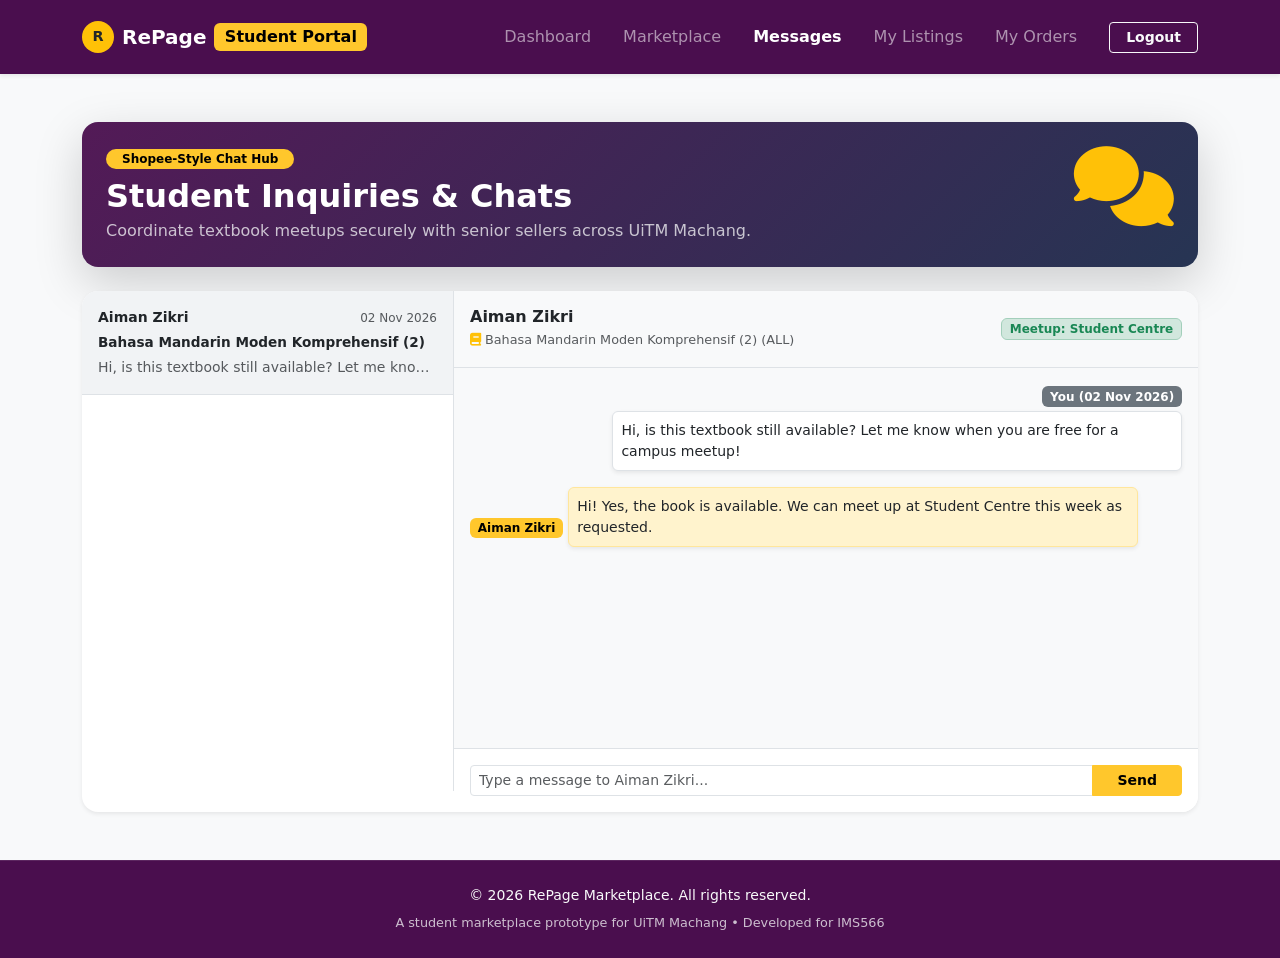
==== messages.html @ da297057 "Add files via upload" ====
<!DOCTYPE html>
<html lang="en">
<head>
    <meta charset="UTF-8">
    <meta name="viewport" content="width=device-width, initial-scale=1.0">
    <meta name="description" content="Messages & Inquiries - RePage Student Marketplace">
    <title>Messages | RePage Marketplace</title>
    <!-- Bootstrap 5 CSS CDN -->
    <link href="https://cdn.jsdelivr.net/npm/bootstrap@5.3.2/dist/css/bootstrap.min.css" rel="stylesheet">
    <!-- FontAwesome Icons -->
    <link rel="stylesheet" href="https://cdnjs.cloudflare.com/ajax/libs/font-awesome/6.4.0/css/all.min.css">
    <!-- Custom CSS -->
    <link rel="stylesheet" href="css/style.css">
    <style>
        .messages-hero {
            background: linear-gradient(135deg, rgba(74, 14, 78, 0.95), rgba(27, 42, 74, 0.95));
            border-radius: 1rem;
            color: white;
        }
        .chat-sidebar {
            border-right: 1px solid #dee2e6;
            max-height: 500px;
            overflow-y: auto;
        }
        .chat-list-item {
            cursor: pointer;
            transition: background-color 0.2s ease;
        }
        .chat-list-item:hover, .chat-list-item.active {
            background-color: #f1f3f5;
        }
        .chat-messages-body {
            height: 380px;
            overflow-y: auto;
            background-color: #f8f9fa;
        }
    </style>
</head>
<body class="bg-light d-flex flex-column min-vh-100">

    <!-- Navigation Bar (Clean Text-Only Style) -->
    <nav class="navbar navbar-expand-lg navbar-dark sticky-top shadow-sm" style="background-color: var(--uitm-purple, #4A0E4E);">
        <div class="container py-2">
            <a class="navbar-brand fw-bold d-flex align-items-center" href="dashboard.html">
                <span class="bg-warning text-dark rounded-circle d-inline-flex align-items-center justify-content-center me-2 fw-bold" style="width: 32px; height: 32px; font-size: 0.9rem;">R</span>
                RePage <span class="badge bg-warning text-dark fs-6 ms-2">Student Portal</span>
            </a>
            <button class="navbar-toggler" type="button" data-bs-toggle="collapse" data-bs-target="#navbarNav" aria-controls="navbarNav" aria-expanded="false" aria-label="Toggle navigation">
                <span class="navbar-toggler-icon"></span>
            </button>
            <div class="collapse navbar-collapse" id="navbarNav">
                <ul class="navbar-nav ms-auto align-items-lg-center gap-lg-3">
                    <li class="nav-item">
                        <a class="nav-link" href="dashboard.html">Dashboard</a>
                    </li>
                    <li class="nav-item">
                        <a class="nav-link" href="marketplace.html">Marketplace</a>
                    </li>
                    <li class="nav-item">
                        <a class="nav-link active fw-semibold" href="messages.html">Messages</a>
                    </li>
                    <li class="nav-item">
                        <a class="nav-link" href="my-listings.html">My Listings</a>
                    </li>
                    <li class="nav-item">
                        <a class="nav-link" href="orders.html">My Orders</a>
                    </li>
                    <li class="nav-item ms-lg-2 mt-2 mt-lg-0">
                        <a class="btn btn-outline-light btn-sm px-3 fw-semibold w-100" href="index.html" onclick="localStorage.removeItem('repageOrders'); localStorage.removeItem('repageMessages');">Logout</a>
                    </li>
                </ul>
            </div>
        </div>
    </nav>

    <!-- Main Content -->
    <main class="flex-grow-1 py-5">
        <div class="container">
            
            <!-- Header Banner -->
            <div class="row mb-4">
                <div class="col-12">
                    <div class="p-4 shadow-lg messages-hero position-relative overflow-hidden">
                        <div class="position-absolute top-0 end-0 p-4 opacity-10 d-none d-md-block">
                            <i class="fa-solid fa-comments display-1 text-warning"></i>
                        </div>
                        <span class="badge bg-warning text-dark mb-2 px-3 py-1 fw-semibold rounded-pill">Shopee-Style Chat Hub</span>
                        <h2 class="fw-bold mb-1 text-white">Student Inquiries & Chats</h2>
                        <p class="text-light opacity-75 mb-0">Coordinate textbook meetups securely with senior sellers across UiTM Machang.</p>
                    </div>
                </div>
            </div>

            <!-- Chat Box Card -->
            <div class="row">
                <div class="col-12">
                    <div class="card border-0 shadow-sm rounded-4 bg-white overflow-hidden">
                        <div class="row g-0">
                            
                            <!-- Left Sidebar: List of Conversations -->
                            <div class="col-md-4 chat-sidebar p-0" id="chatSidebarList">
                                <!-- Populated dynamically by JS -->
                            </div>

                            <!-- Right Main Area: Active Chat Window -->
                            <div class="col-md-8 d-flex flex-column" id="activeChatWindow">
                                <div class="p-4 text-center text-muted my-auto">
                                    <i class="fa-solid fa-comments fs-1 text-warning mb-2"></i>
                                    <p class="mb-0">Select a conversation from the left to view messages.</p>
                                </div>
                            </div>

                        </div>
                    </div>
                </div>
            </div>

        </div>
    </main>

    <!-- Footer -->
    <footer class="text-white py-4 border-top mt-auto site-footer text-center" style="background-color: var(--uitm-purple, #4A0E4E);">
        <div class="container">
            <p class="mb-1 text-light small">© 2026 RePage Marketplace. All rights reserved.</p>
            <span class="text-light opacity-75" style="font-size: 0.8rem;">A student marketplace prototype for UiTM Machang • Developed for IMS566</span>
        </div>
    </footer>

    <!-- Bootstrap 5 JS Bundle CDN -->
    <script src="https://cdn.jsdelivr.net/npm/bootstrap@5.3.2/dist/js/bootstrap.bundle.min.js"></script>

    <!-- Chat Logic Script -->
    <script>
        function getStoredConversations() {
            let messages = JSON.parse(localStorage.getItem('repageMessages')) || [];
            if (messages.length === 0) {
                messages = [
                    {
                        id: 'MSG-98421',
                        title: 'Bahasa Mandarin Moden Komprehensif (2)',
                        code: 'ALL',
                        seller: 'Aiman Zikri',
                        message: 'Hi, is this textbook still available? Let me know when you are free for a campus meetup!',
                        location: 'Student Centre',
                        status: 'Awaiting Seller Reply',
                        date: '02 Nov 2026',
                        replies: []
                    }
                ];
                localStorage.setItem('repageMessages', JSON.stringify(messages));
            }
            return messages;
        }

        function renderChatSidebar(selectedIndex = 0) {
            const conversations = getStoredConversations();
            const sidebar = document.getElementById('chatSidebarList');
            sidebar.innerHTML = '';

            if (conversations.length === 0) {
                sidebar.innerHTML = '<div class="p-4 text-center text-muted small">No inquiries found.</div>';
                return;
            }

            conversations.forEach((conv, index) => {
                const isActive = (index === selectedIndex) ? 'active' : '';
                const itemHTML = `
                    <div class="p-3 border-bottom chat-list-item ${isActive}" onclick="selectConversation(${index})">
                        <div class="d-flex justify-content-between align-items-center mb-1">
                            <strong class="text-dark small">${conv.seller}</strong>
                            <span class="text-muted" style="font-size: 0.75rem;">${conv.date}</span>
                        </div>
                        <p class="mb-1 text-dark fw-semibold text-truncate" style="font-size: 0.85rem;">${conv.title}</p>
                        <p class="mb-0 text-muted small text-truncate">${conv.message}</p>
                    </div>
                `;
                sidebar.innerHTML += itemHTML;
            });

            // Automatically open the first chat on load
            if (conversations.length > 0 && selectedIndex < conversations.length) {
                renderActiveChat(selectedIndex);
            }
        }

        function selectConversation(index) {
            // Update active state in sidebar
            document.querySelectorAll('.chat-list-item').forEach((el, idx) => {
                if (idx === index) {
                    el.classList.add('active');
                } else {
                    el.classList.remove('active');
                }
            });
            renderActiveChat(index);
        }

        function renderActiveChat(index) {
            const conversations = getStoredConversations();
            const conv = conversations[index];
            const chatWindow = document.getElementById('activeChatWindow');

            let repliesHTML = '';
            if (conv.replies && conv.replies.length > 0) {
                conv.replies.forEach(rep => {
                    if (rep.sender === 'You') {
                        repliesHTML += `
                            <div class="mb-3 text-end">
                                <span class="badge bg-secondary mb-1">You (${rep.time})</span>
                                <p class="small bg-white p-2 rounded border mb-0 text-dark d-inline-block text-start shadow-sm" style="max-width: 80%;">${rep.text}</p>
                            </div>
                        `;
                    } else {
                        repliesHTML += `
                            <div class="mb-3 text-start">
                                <span class="badge bg-warning text-dark mb-1">${conv.seller} (${rep.time})</span>
                                <p class="small bg-warning-subtle p-2 rounded border border-warning-subtle mb-0 text-dark d-inline-block shadow-sm" style="max-width: 80%;">${rep.text}</p>
                            </div>
                        `;
                    }
                });
            }

            chatWindow.innerHTML = `
                <!-- Chat Header -->
                <div class="p-3 border-bottom bg-light d-flex justify-content-between align-items-center">
                    <div>
                        <h6 class="fw-bold text-dark mb-0">${conv.seller}</h6>
                        <span class="text-muted" style="font-size: 0.8rem;"><i class="fa-solid fa-book me-1 text-warning"></i>${conv.title} (${conv.code})</span>
                    </div>
                    <span class="badge bg-success-subtle text-success border border-success-subtle">Meetup: ${conv.location}</span>
                </div>

                <!-- Chat Messages Body -->
                <div class="chat-messages-body p-3" id="chatMessagesBody">
                    <!-- Initial Buyer Message -->
                    <div class="mb-3 text-end">
                        <span class="badge bg-secondary mb-1">You (${conv.date})</span>
                        <p class="small bg-white p-2 rounded border mb-0 text-dark d-inline-block text-start shadow-sm" style="max-width: 80%;">${conv.message}</p>
                    </div>

                    <!-- Default Seller Response simulation if no replies yet -->
                    <div class="mb-3 text-start">
                        <span class="badge bg-warning text-dark mb-1">${conv.seller}</span>
                        <p class="small bg-warning-subtle p-2 rounded border border-warning-subtle mb-0 text-dark d-inline-block shadow-sm" style="max-width: 80%;">Hi! Yes, the book is available. We can meet up at ${conv.location} this week as requested.</p>
                    </div>

                    ${repliesHTML}
                </div>

                <!-- Chat Input Footer -->
                <div class="p-3 border-top bg-white">
                    <form onsubmit="sendChatMessage(event, ${index})" class="input-group">
                        <input type="text" id="chatReplyInput" class="form-control form-control-sm" placeholder="Type a message to ${conv.seller}..." required>
                        <button type="submit" class="btn btn-warning text-dark btn-sm fw-semibold px-4">Send</button>
                    </form>
                </div>
            `;

            // Scroll chat to bottom
            const body = document.getElementById('chatMessagesBody');
            body.scrollTop = body.scrollHeight;
        }

        function sendChatMessage(e, index) {
            e.preventDefault();
            const input = document.getElementById('chatReplyInput');
            const text = input.value.trim();
            if (!text) return;

            let conversations = getStoredConversations();
            if (!conversations[index].replies) {
                conversations[index].replies = [];
            }

            conversations[index].replies.push({
                sender: 'You',
                text: text,
                time: new Date().toLocaleTimeString([], { hour: '2-digit', minute: '2-digit' })
            });

            localStorage.setItem('repageMessages', JSON.stringify(conversations));
            input.value = '';
            renderActiveChat(index);
        }

        // Initialize on page load
        window.onload = function() {
            renderChatSidebar(0);
        };
    </script>
</body>
</html>
---- css/style.css ----
/* --- UiTM Theme Palette & Variables --- */
:root {
    --uitm-purple: #4A0E4E; /* Deep Royal Purple */
    --uitm-navy: #1B2A4A;   /* Deep Navy */
    --uitm-gold: #FFC72C;   /* Official UiTM Gold/Yellow */
}

/* Base Body Styling */
body {
    font-family: system-ui, -apple-system, "Segoe UI", Roboto, "Helvetica Neue", Arial, sans-serif;
    transition: background-color 0.3s ease, color 0.3s ease;
}

/* Navbar and Footer Override */
.navbar-dark.bg-dark, 
footer.bg-dark,
.site-footer {
    background-color: var(--uitm-purple) !important;
    border-color: rgba(255, 255, 255, 0.1) !important;
}

/* Custom UiTM Buttons and Badges */
.btn-warning, .badge.bg-warning {
    background-color: var(--uitm-gold) !important;
    border-color: var(--uitm-gold) !important;
    color: #000 !important;
}

.btn-outline-warning {
    color: var(--uitm-gold) !important;
    border-color: var(--uitm-gold) !important;
}

.btn-outline-warning:hover {
    background-color: var(--uitm-gold) !important;
    color: #000 !important;
}

/* Product Card Hover Effects */
.product-card {
    transition: transform 0.2s ease-in-out, box-shadow 0.2s ease-in-out;
}

.product-card:hover {
    transform: translateY(-5px);
    box-shadow: 0 .5rem 1rem rgba(74, 14, 78, 0.15) !important;
}

/* Custom Scrollbar */
::-webkit-scrollbar {
    width: 8px;
}
::-webkit-scrollbar-track {
    background: #f1f1f1;
}
::-webkit-scrollbar-thumb {
    background: var(--uitm-purple);
    border-radius: 4px;
}


/* ==========================================
   DARK MODE OVERRIDES (High Contrast & Clear)
   ========================================== */
body.dark-mode {
    background-color: #121212 !important;
    color: #f8f9fa !important;
}

body.dark-mode .card,
body.dark-mode .card-body {
    background-color: #1e1e1e !important;
    color: #f8f9fa !important;
    border-color: #2d2d2d !important;
}

body.dark-mode h1, 
body.dark-mode h2, 
body.dark-mode h3, 
body.dark-mode h4, 
body.dark-mode h5, 
body.dark-mode h6,
body.dark-mode p,
body.dark-mode span:not(.badge),
body.dark-mode .text-dark {
    color: #f8f9fa !important;
}

body.dark-mode .text-muted {
    color: #b0bec5 !important; /* Brighter muted text for readability */
}

body.dark-mode .bg-white,
body.dark-mode .bg-light {
    background-color: #161616 !important;
    color: #f8f9fa !important;
}

body.dark-mode .border-bottom, 
body.dark-mode .border-top,
body.dark-mode .border {
    border-color: #2d2d2d !important;
}

/* --- Horizontal 3D Scroll Marketplace Preview --- */
.horizontal-scroll-container {
    display: flex;
    overflow-x: auto;
    scroll-snap-type: x mandatory;
    gap: 1.5rem;
    padding-bottom: 1rem;
    scrollbar-width: thin;
    scrollbar-color: var(--uitm-gold) transparent;
}

.horizontal-scroll-container::-webkit-scrollbar {
    height: 8px;
}

.horizontal-scroll-container::-webkit-scrollbar-track {
    background: rgba(0, 0, 0, 0.05);
    border-radius: 4px;
}

.horizontal-scroll-container::-webkit-scrollbar-thumb {
    background: var(--uitm-purple);
    border-radius: 4px;
}

.scroll-item {
    min-width: 300px;
    max-width: 300px;
    scroll-snap-align: start;
    flex-shrink: 0;
    transition: transform 0.3s ease, box-shadow 0.3s ease;
}

.scroll-item:hover {
    transform: translateY(-8px) scale(1.02);
    box-shadow: 0 1rem 2rem rgba(0, 0, 0, 0.12) !important;
}

body.dark-mode .horizontal-scroll-container::-webkit-scrollbar-thumb {
    background: var(--uitm-gold);
}

/* --- Mobile Navbar Collapsed Menu Styling --- */
@media (max-width: 991.98px) {
    .navbar-collapse {
        background-color: var(--uitm-purple, #4A0E4E);
        padding: 1.25rem;
        border-radius: 0.5rem;
        margin-top: 0.75rem;
        box-shadow: 0 0.5rem 1rem rgba(0, 0, 0, 0.2);
    }
    
    .navbar-nav .nav-link {
        padding: 0.5rem 0;
        border-bottom: 1px solid rgba(255, 255, 255, 0.1);
    }

    .navbar-nav .nav-item:last-child .nav-link {
        border-bottom: none;
    }
}
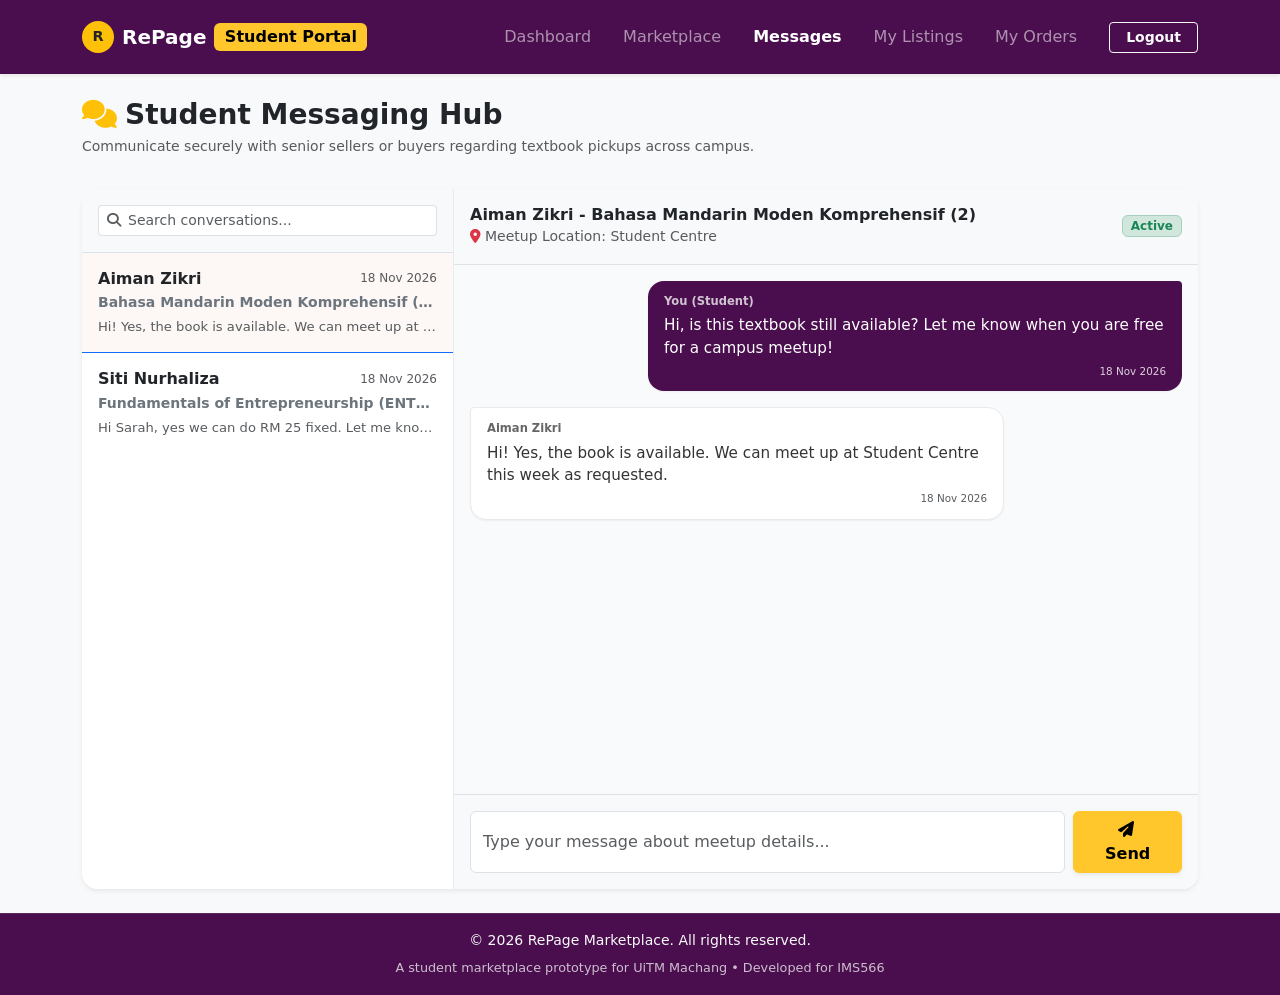
==== commit 8b924198: "Update messages.html" ====
--- a/messages.html
+++ b/messages.html
@@ -1,9 +1,10 @@
+<!-- ... existing code ... -->
 <!DOCTYPE html>
 <html lang="en">
 <head>
     <meta charset="UTF-8">
     <meta name="viewport" content="width=device-width, initial-scale=1.0">
-    <meta name="description" content="Messages & Inquiries - RePage Student Marketplace">
+    <meta name="description" content="Messages - Coordinate textbook meetups on RePage.">
     <title>Messages | RePage Marketplace</title>
     <!-- Bootstrap 5 CSS CDN -->
     <link href="https://cdn.jsdelivr.net/npm/bootstrap@5.3.2/dist/css/bootstrap.min.css" rel="stylesheet">
@@ -12,33 +13,69 @@
     <!-- Custom CSS -->
     <link rel="stylesheet" href="css/style.css">
     <style>
-        .messages-hero {
-            background: linear-gradient(135deg, rgba(74, 14, 78, 0.95), rgba(27, 42, 74, 0.95));
-            border-radius: 1rem;
-            color: white;
-        }
         .chat-sidebar {
-            border-right: 1px solid #dee2e6;
-            max-height: 500px;
+            background-color: #fff;
+            border-right: 1px solid rgba(0,0,0,0.08);
+            height: calc(100vh - 200px);
+            min-height: 450px;
             overflow-y: auto;
         }
-        .chat-list-item {
+        .chat-item {
             cursor: pointer;
-            transition: background-color 0.2s ease;
-        }
-        .chat-list-item:hover, .chat-list-item.active {
-            background-color: #f1f3f5;
-        }
-        .chat-messages-body {
+            transition: all 0.2s ease;
+            border-left: 4px solid transparent;
+        }
+        .chat-item:hover {
+            background-color: #f8f9fa;
+        }
+        .chat-item.active {
+            background-color: #fdf8f6;
+            border-left-color: var(--uitm-purple, #4A0E4E);
+        }
+        .chat-messages-container {
             height: 380px;
             overflow-y: auto;
-            background-color: #f8f9fa;
+            background-color: #f9fafb;
+        }
+        .message-bubble {
+            max-width: 75%;
+            border-radius: 1rem;
+            padding: 0.75rem 1rem;
+            font-size: 0.95rem;
+            box-shadow: 0 1px 2px rgba(0,0,0,0.05);
+        }
+        .message-incoming {
+            background-color: #fff;
+            color: #333;
+            border: 1px solid #eaeaea;
+            border-top-left-radius: 0.25rem;
+        }
+        .message-outgoing {
+            background-color: var(--uitm-purple, #4A0E4E);
+            color: #fff;
+            border-top-right-radius: 0.25rem;
+        }
+        /* Mobile responsive toggling view classes */
+        @media (max-width: 767.98px) {
+            .mobile-hidden {
+                display: none !important;
+            }
+            .mobile-show {
+                display: block !important;
+            }
+            .chat-sidebar {
+                height: auto;
+                min-height: auto;
+            }
+            .chat-messages-container {
+                height: 300px;
+            }
         }
     </style>
 </head>
 <body class="bg-light d-flex flex-column min-vh-100">
 
-    <!-- Navigation Bar (Clean Text-Only Style) -->
+    <!-- Navigation Bar -->
     <nav class="navbar navbar-expand-lg navbar-dark sticky-top shadow-sm" style="background-color: var(--uitm-purple, #4A0E4E);">
         <div class="container py-2">
             <a class="navbar-brand fw-bold d-flex align-items-center" href="dashboard.html">
@@ -50,21 +87,11 @@
             </button>
             <div class="collapse navbar-collapse" id="navbarNav">
                 <ul class="navbar-nav ms-auto align-items-lg-center gap-lg-3">
-                    <li class="nav-item">
-                        <a class="nav-link" href="dashboard.html">Dashboard</a>
-                    </li>
-                    <li class="nav-item">
-                        <a class="nav-link" href="marketplace.html">Marketplace</a>
-                    </li>
-                    <li class="nav-item">
-                        <a class="nav-link active fw-semibold" href="messages.html">Messages</a>
-                    </li>
-                    <li class="nav-item">
-                        <a class="nav-link" href="my-listings.html">My Listings</a>
-                    </li>
-                    <li class="nav-item">
-                        <a class="nav-link" href="orders.html">My Orders</a>
-                    </li>
+                    <li class="nav-item"><a class="nav-link" href="dashboard.html">Dashboard</a></li>
+                    <li class="nav-item"><a class="nav-link" href="marketplace.html">Marketplace</a></li>
+                    <li class="nav-item"><a class="nav-link active fw-semibold" href="messages.html">Messages</a></li>
+                    <li class="nav-item"><a class="nav-link" href="my-listings.html">My Listings</a></li>
+                    <li class="nav-item"><a class="nav-link" href="orders.html">My Orders</a></li>
                     <li class="nav-item ms-lg-2 mt-2 mt-lg-0">
                         <a class="btn btn-outline-light btn-sm px-3 fw-semibold w-100" href="index.html" onclick="localStorage.removeItem('repageOrders'); localStorage.removeItem('repageMessages');">Logout</a>
                     </li>
@@ -74,39 +101,67 @@
     </nav>
 
     <!-- Main Content -->
-    <main class="flex-grow-1 py-5">
+    <main class="flex-grow-1 py-4">
         <div class="container">
-            
-            <!-- Header Banner -->
-            <div class="row mb-4">
+            <div class="row mb-3">
                 <div class="col-12">
-                    <div class="p-4 shadow-lg messages-hero position-relative overflow-hidden">
-                        <div class="position-absolute top-0 end-0 p-4 opacity-10 d-none d-md-block">
-                            <i class="fa-solid fa-comments display-1 text-warning"></i>
-                        </div>
-                        <span class="badge bg-warning text-dark mb-2 px-3 py-1 fw-semibold rounded-pill">Shopee-Style Chat Hub</span>
-                        <h2 class="fw-bold mb-1 text-white">Student Inquiries & Chats</h2>
-                        <p class="text-light opacity-75 mb-0">Coordinate textbook meetups securely with senior sellers across UiTM Machang.</p>
-                    </div>
+                    <h3 class="fw-bold text-dark mb-1"><i class="fa-solid fa-comments me-2 text-warning"></i>Student Messaging Hub</h3>
+                    <p class="text-muted small">Communicate securely with senior sellers or buyers regarding textbook pickups across campus.</p>
                 </div>
             </div>
 
-            <!-- Chat Box Card -->
+            <!-- Chat Application Card Wrapper -->
             <div class="row">
                 <div class="col-12">
-                    <div class="card border-0 shadow-sm rounded-4 bg-white overflow-hidden">
+                    <div class="card border-0 shadow-sm rounded-4 overflow-hidden bg-white">
                         <div class="row g-0">
                             
-                            <!-- Left Sidebar: List of Conversations -->
-                            <div class="col-md-4 chat-sidebar p-0" id="chatSidebarList">
-                                <!-- Populated dynamically by JS -->
+                            <!-- Left Column: Chat Threads List -->
+                            <div class="col-md-4 chat-sidebar p-0" id="chatListCol">
+                                <div class="p-3 border-bottom bg-light">
+                                    <div class="input-group input-group-sm">
+                                        <span class="input-group-text bg-white border-end-0"><i class="fa-solid fa-search text-muted"></i></span>
+                                        <input type="text" class="form-control border-start-0 ps-0" placeholder="Search conversations...">
+                                    </div>
+                                </div>
+                                <div class="list-group list-group-flush" id="chatThreadsList">
+                                    <!-- Populated via JavaScript -->
+                                </div>
                             </div>
 
-                            <!-- Right Main Area: Active Chat Window -->
-                            <div class="col-md-8 d-flex flex-column" id="activeChatWindow">
-                                <div class="p-4 text-center text-muted my-auto">
-                                    <i class="fa-solid fa-comments fs-1 text-warning mb-2"></i>
-                                    <p class="mb-0">Select a conversation from the left to view messages.</p>
+                            <!-- Right Column: Active Chat Window -->
+                            <div class="col-md-8 d-flex flex-column bg-white" id="chatWindowCol">
+                                <!-- Chat Header -->
+                                <div class="p-3 border-bottom d-flex align-items-center justify-content-between bg-light">
+                                    <div class="d-flex align-items-center">
+                                        <!-- Back button for mobile view -->
+                                        <button class="btn btn-sm btn-outline-secondary me-2 d-md-none" id="backToListBtn" onclick="showChatListMobile()">
+                                            <i class="fa-solid fa-arrow-left"></i>
+                                        </button>
+                                        <div>
+                                            <h6 class="fw-bold mb-0 text-dark" id="activeChatTitle">Select a conversation</h6>
+                                            <small class="text-muted" id="activeChatSub">Click any chat thread on the left to start messaging</small>
+                                        </div>
+                                    </div>
+                                    <span class="badge bg-success-subtle text-success border border-success-subtle px-2 py-1 small" id="activeChatBadge">Active</span>
+                                </div>
+
+                                <!-- Messages Scrollable Area -->
+                                <div class="p-3 chat-messages-container flex-grow-1" id="chatMessagesArea">
+                                    <div class="text-center text-muted py-5">
+                                        <i class="fa-regular fa-comment-dots display-4 mb-2 opacity-50"></i>
+                                        <p class="small">No conversation selected.</p>
+                                    </div>
+                                </div>
+
+                                <!-- Message Input Box -->
+                                <div class="p-3 border-top bg-light">
+                                    <form id="messageForm" class="d-flex gap-2" onsubmit="sendChatMessage(event)">
+                                        <input type="text" id="messageInput" class="form-control" placeholder="Type your message about meetup details..." autocomplete="off" required>
+                                        <button type="submit" class="btn btn-warning text-dark fw-semibold px-4 shadow-sm">
+                                            <i class="fa-solid fa-paper-plane me-1"></i> Send
+                                        </button>
+                                    </form>
                                 </div>
                             </div>
 
@@ -114,180 +169,179 @@
                     </div>
                 </div>
             </div>
-
         </div>
     </main>
 
     <!-- Footer -->
-    <footer class="text-white py-4 border-top mt-auto site-footer text-center" style="background-color: var(--uitm-purple, #4A0E4E);">
+    <footer class="text-white py-3 border-top mt-auto site-footer text-center" style="background-color: var(--uitm-purple, #4A0E4E);">
         <div class="container">
-            <p class="mb-1 text-light small">© 2026 RePage Marketplace. All rights reserved.</p>
-            <span class="text-light opacity-75" style="font-size: 0.8rem;">A student marketplace prototype for UiTM Machang • Developed for IMS566</span>
+            <p class="mb-1 text-light small">&copy; 2026 RePage Marketplace. All rights reserved.</p>
+            <span class="text-light opacity-75" style="font-size: 0.8rem;">A student marketplace prototype for UiTM Machang &bull; Developed for IMS566</span>
         </div>
     </footer>
 
     <!-- Bootstrap 5 JS Bundle CDN -->
     <script src="https://cdn.jsdelivr.net/npm/bootstrap@5.3.2/dist/js/bootstrap.bundle.min.js"></script>
 
-    <!-- Chat Logic Script -->
+    <!-- Messaging State & Responsive JS -->
     <script>
-        function getStoredConversations() {
-            let messages = JSON.parse(localStorage.getItem('repageMessages')) || [];
-            if (messages.length === 0) {
-                messages = [
-                    {
-                        id: 'MSG-98421',
-                        title: 'Bahasa Mandarin Moden Komprehensif (2)',
-                        code: 'ALL',
-                        seller: 'Aiman Zikri',
-                        message: 'Hi, is this textbook still available? Let me know when you are free for a campus meetup!',
-                        location: 'Student Centre',
-                        status: 'Awaiting Seller Reply',
-                        date: '02 Nov 2026',
-                        replies: []
-                    }
-                ];
-                localStorage.setItem('repageMessages', JSON.stringify(messages));
-            }
-            return messages;
-        }
-
-        function renderChatSidebar(selectedIndex = 0) {
-            const conversations = getStoredConversations();
-            const sidebar = document.getElementById('chatSidebarList');
-            sidebar.innerHTML = '';
-
-            if (conversations.length === 0) {
-                sidebar.innerHTML = '<div class="p-4 text-center text-muted small">No inquiries found.</div>';
-                return;
-            }
-
-            conversations.forEach((conv, index) => {
-                const isActive = (index === selectedIndex) ? 'active' : '';
-                const itemHTML = `
-                    <div class="p-3 border-bottom chat-list-item ${isActive}" onclick="selectConversation(${index})">
-                        <div class="d-flex justify-content-between align-items-center mb-1">
-                            <strong class="text-dark small">${conv.seller}</strong>
-                            <span class="text-muted" style="font-size: 0.75rem;">${conv.date}</span>
-                        </div>
-                        <p class="mb-1 text-dark fw-semibold text-truncate" style="font-size: 0.85rem;">${conv.title}</p>
-                        <p class="mb-0 text-muted small text-truncate">${conv.message}</p>
+        let currentChatId = null;
+
+        // Default initial chats if none in localStorage
+        const defaultChats = [
+            {
+                id: 1,
+                seller: 'Aiman Zikri',
+                book: 'Bahasa Mandarin Moden Komprehensif (2)',
+                code: 'TMC451',
+                meetup: 'Student Centre',
+                date: '18 Nov 2026',
+                messages: [
+                    { sender: 'buyer', text: 'Hi, is this textbook still available? Let me know when you are free for a campus meetup!', time: '18 Nov 2026' },
+                    { sender: 'seller', text: 'Hi! Yes, the book is available. We can meet up at Student Centre this week as requested.', time: '18 Nov 2026' }
+                ]
+            },
+            {
+                id: 2,
+                seller: 'Siti Nurhaliza',
+                book: 'Fundamentals of Entrepreneurship',
+                code: 'ENT300',
+                meetup: 'FIM Faculty Lobby',
+                date: '18 Nov 2026',
+                messages: [
+                    { sender: 'buyer', text: 'Hello, is the price for ENT300 negotiable?', time: '18 Nov 2026' },
+                    { sender: 'seller', text: 'Hi Sarah, yes we can do RM 25 fixed. Let me know if you want to COD today.', time: '18 Nov 2026' }
+                ]
+            }
+        ];
+
+        function getChats() {
+            let chats = JSON.parse(localStorage.getItem('repageMessages'));
+            if (!chats) {
+                chats = defaultChats;
+                localStorage.setItem('repageMessages', JSON.stringify(chats));
+            }
+            return chats;
+        }
+
+        function renderChatList() {
+            const chats = getChats();
+            const listEl = document.getElementById('chatThreadsList');
+            listEl.innerHTML = '';
+
+            chats.forEach((chat, index) => {
+                const lastMsg = chat.messages[chat.messages.length - 1];
+                const isActive = currentChatId === chat.id ? 'active' : '';
+                
+                const item = document.createElement('div');
+                item.className = `list-group-item list-group-item-action p-3 chat-item ${isActive}`;
+                item.onclick = () => selectChat(chat.id);
+                item.innerHTML = `
+                    <div class="d-flex w-100 justify-content-between align-items-center mb-1">
+                        <h6 class="mb-0 fw-bold text-dark">${chat.seller}</h6>
+                        <small class="text-muted" style="font-size: 0.75rem;">${lastMsg ? lastMsg.time : ''}</small>
+                    </div>
+                    <p class="mb-1 text-secondary small fw-semibold text-truncate">${chat.book} (${chat.code})</p>
+                    <small class="text-muted text-truncate d-block" style="font-size: 0.82rem;">${lastMsg ? lastMsg.text : 'No messages yet'}</small>
+                `;
+                listEl.appendChild(item);
+            });
+        }
+
+        function selectChat(id) {
+            currentChatId = id;
+            renderChatList();
+            renderActiveChatWindow();
+
+            // On mobile screen size, hide list and show conversation view
+            if (window.innerWidth < 768) {
+                document.getElementById('chatListCol').classList.add('mobile-hidden');
+                document.getElementById('chatWindowCol').classList.remove('mobile-hidden');
+            }
+        }
+
+        function showChatListMobile() {
+            document.getElementById('chatListCol').classList.remove('mobile-hidden');
+            document.getElementById('chatWindowCol').classList.add('mobile-hidden');
+        }
+
+        function renderActiveChatWindow() {
+            const chats = getChats();
+            const chat = chats.find(c => c.id === currentChatId);
+            const messagesArea = document.getElementById('chatMessagesArea');
+
+            if (!chat) return;
+
+            document.getElementById('activeChatTitle').innerText = `${chat.seller} - ${chat.book}`;
+            document.getElementById('activeChatSub').innerHTML = `<i class="fa-solid fa-location-dot text-danger me-1"></i>Meetup Location: ${chat.meetup}`;
+
+            messagesArea.innerHTML = '';
+            chat.messages.forEach(msg => {
+                const isOutgoing = msg.sender === 'buyer';
+                const wrapper = document.createElement('div');
+                wrapper.className = `d-flex mb-3 ${isOutgoing ? 'justify-content-end' : 'justify-content-start'}`;
+                
+                wrapper.innerHTML = `
+                    <div class="message-bubble ${isOutgoing ? 'message-outgoing' : 'message-incoming'}">
+                        <div class="small fw-bold mb-1 opacity-75" style="font-size: 0.72rem;">${isOutgoing ? 'You (Student)' : chat.seller}</div>
+                        <div>${msg.text}</div>
+                        <div class="text-end text-muted mt-1" style="font-size: 0.65rem; color: ${isOutgoing ? 'rgba(255,255,255,0.8) !important' : '#888'}">${msg.time}</div>
                     </div>
                 `;
-                sidebar.innerHTML += itemHTML;
+                messagesArea.appendChild(wrapper);
             });
 
-            // Automatically open the first chat on load
-            if (conversations.length > 0 && selectedIndex < conversations.length) {
-                renderActiveChat(selectedIndex);
-            }
-        }
-
-        function selectConversation(index) {
-            // Update active state in sidebar
-            document.querySelectorAll('.chat-list-item').forEach((el, idx) => {
-                if (idx === index) {
-                    el.classList.add('active');
-                } else {
-                    el.classList.remove('active');
-                }
-            });
-            renderActiveChat(index);
-        }
-
-        function renderActiveChat(index) {
-            const conversations = getStoredConversations();
-            const conv = conversations[index];
-            const chatWindow = document.getElementById('activeChatWindow');
-
-            let repliesHTML = '';
-            if (conv.replies && conv.replies.length > 0) {
-                conv.replies.forEach(rep => {
-                    if (rep.sender === 'You') {
-                        repliesHTML += `
-                            <div class="mb-3 text-end">
-                                <span class="badge bg-secondary mb-1">You (${rep.time})</span>
-                                <p class="small bg-white p-2 rounded border mb-0 text-dark d-inline-block text-start shadow-sm" style="max-width: 80%;">${rep.text}</p>
-                            </div>
-                        `;
-                    } else {
-                        repliesHTML += `
-                            <div class="mb-3 text-start">
-                                <span class="badge bg-warning text-dark mb-1">${conv.seller} (${rep.time})</span>
-                                <p class="small bg-warning-subtle p-2 rounded border border-warning-subtle mb-0 text-dark d-inline-block shadow-sm" style="max-width: 80%;">${rep.text}</p>
-                            </div>
-                        `;
-                    }
-                });
-            }
-
-            chatWindow.innerHTML = `
-                <!-- Chat Header -->
-                <div class="p-3 border-bottom bg-light d-flex justify-content-between align-items-center">
-                    <div>
-                        <h6 class="fw-bold text-dark mb-0">${conv.seller}</h6>
-                        <span class="text-muted" style="font-size: 0.8rem;"><i class="fa-solid fa-book me-1 text-warning"></i>${conv.title} (${conv.code})</span>
-                    </div>
-                    <span class="badge bg-success-subtle text-success border border-success-subtle">Meetup: ${conv.location}</span>
-                </div>
-
-                <!-- Chat Messages Body -->
-                <div class="chat-messages-body p-3" id="chatMessagesBody">
-                    <!-- Initial Buyer Message -->
-                    <div class="mb-3 text-end">
-                        <span class="badge bg-secondary mb-1">You (${conv.date})</span>
-                        <p class="small bg-white p-2 rounded border mb-0 text-dark d-inline-block text-start shadow-sm" style="max-width: 80%;">${conv.message}</p>
-                    </div>
-
-                    <!-- Default Seller Response simulation if no replies yet -->
-                    <div class="mb-3 text-start">
-                        <span class="badge bg-warning text-dark mb-1">${conv.seller}</span>
-                        <p class="small bg-warning-subtle p-2 rounded border border-warning-subtle mb-0 text-dark d-inline-block shadow-sm" style="max-width: 80%;">Hi! Yes, the book is available. We can meet up at ${conv.location} this week as requested.</p>
-                    </div>
-
-                    ${repliesHTML}
-                </div>
-
-                <!-- Chat Input Footer -->
-                <div class="p-3 border-top bg-white">
-                    <form onsubmit="sendChatMessage(event, ${index})" class="input-group">
-                        <input type="text" id="chatReplyInput" class="form-control form-control-sm" placeholder="Type a message to ${conv.seller}..." required>
-                        <button type="submit" class="btn btn-warning text-dark btn-sm fw-semibold px-4">Send</button>
-                    </form>
-                </div>
-            `;
-
-            // Scroll chat to bottom
-            const body = document.getElementById('chatMessagesBody');
-            body.scrollTop = body.scrollHeight;
-        }
-
-        function sendChatMessage(e, index) {
+            // Scroll to bottom of chat
+            messagesArea.scrollTop = messagesArea.scrollHeight;
+        }
+
+        function sendChatMessage(e) {
             e.preventDefault();
-            const input = document.getElementById('chatReplyInput');
+            if (!currentChatId) return;
+
+            const input = document.getElementById('messageInput');
             const text = input.value.trim();
             if (!text) return;
 
-            let conversations = getStoredConversations();
-            if (!conversations[index].replies) {
-                conversations[index].replies = [];
-            }
-
-            conversations[index].replies.push({
-                sender: 'You',
-                text: text,
-                time: new Date().toLocaleTimeString([], { hour: '2-digit', minute: '2-digit' })
-            });
-
-            localStorage.setItem('repageMessages', JSON.stringify(conversations));
-            input.value = '';
-            renderActiveChat(index);
-        }
-
-        // Initialize on page load
+            let chats = getChats();
+            const chatIndex = chats.findIndex(c => c.id === currentChatId);
+
+            if (chatIndex !== -1) {
+                const now = new Date();
+                const timeStr = now.toLocaleDateString('en-GB', { day: 'numeric', month: 'short', year: 'numeric' });
+                
+                chats[chatIndex].messages.push({
+                    sender: 'buyer',
+                    text: text,
+                    time: timeStr
+                });
+
+                localStorage.setItem('repageMessages', JSON.stringify(chats));
+                input.value = '';
+                renderChatList();
+                renderActiveChatWindow();
+            }
+        }
+
+        // Initialize on load
         window.onload = function() {
-            renderChatSidebar(0);
+            const chats = getChats();
+            if (chats.length > 0) {
+                selectChat(chats[0].id);
+            }
+            // Responsive mobile view check
+            if (window.innerWidth < 768) {
+                document.getElementById('chatWindowCol').classList.add('mobile-hidden');
+            }
+        };
+
+        // Handle resize layout adjustments
+        window.onresize = function() {
+            if (window.innerWidth >= 768) {
+                document.getElementById('chatListCol').classList.remove('mobile-hidden');
+                document.getElementById('chatWindowCol').classList.remove('mobile-hidden');
+            }
         };
     </script>
 </body>
-</html>+</html>
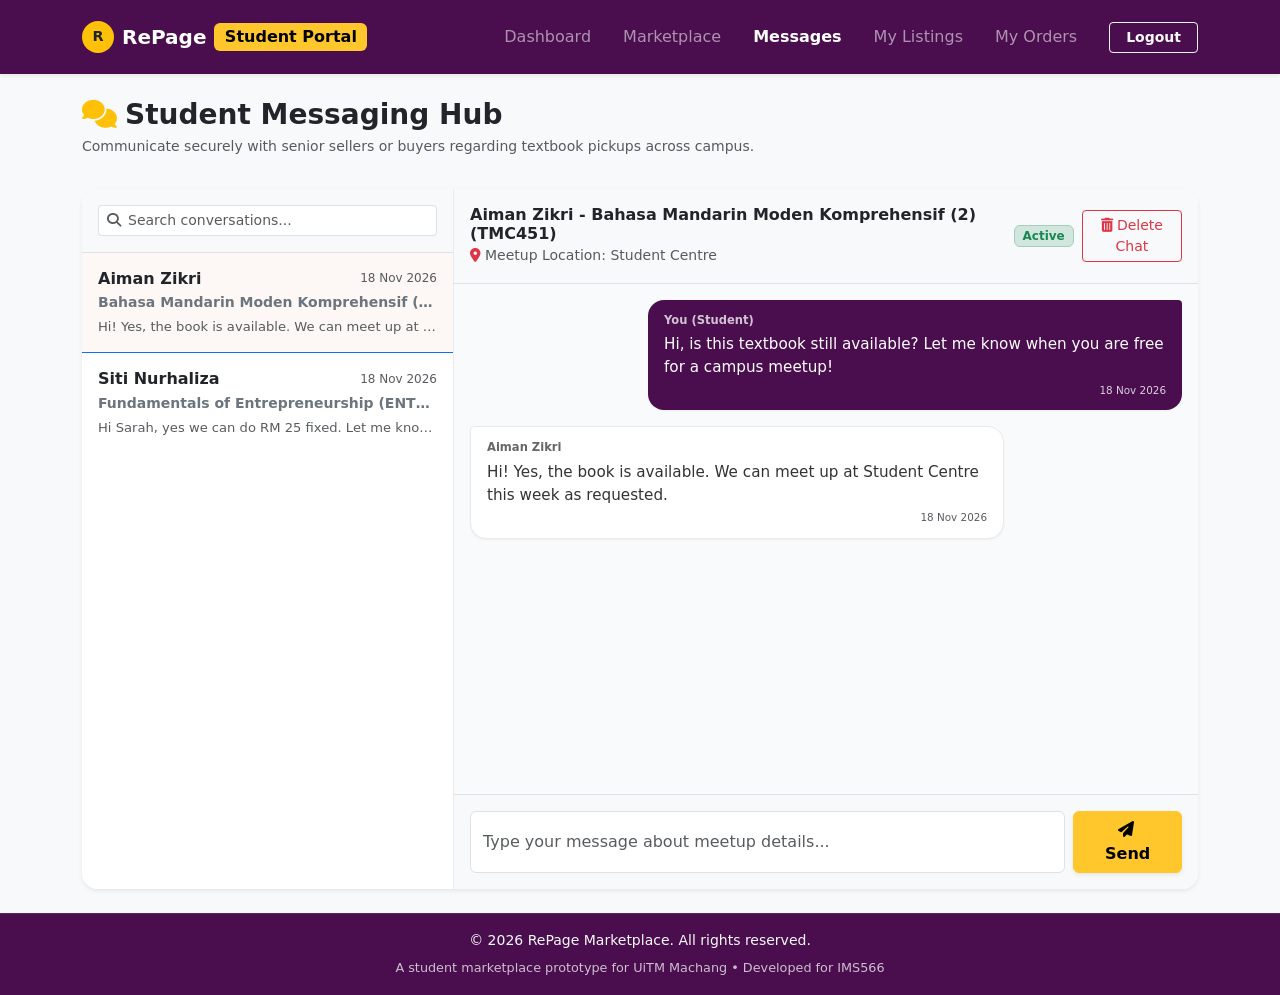
==== commit f8767c1a: "Update messages.html" ====
--- a/messages.html
+++ b/messages.html
@@ -1,4 +1,4 @@
-<!-- ... existing code ... -->
+
 <!DOCTYPE html>
 <html lang="en">
 <head>
@@ -135,7 +135,7 @@
                                 <div class="p-3 border-bottom d-flex align-items-center justify-content-between bg-light">
                                     <div class="d-flex align-items-center">
                                         <!-- Back button for mobile view -->
-                                        <button class="btn btn-sm btn-outline-secondary me-2 d-md-none" id="backToListBtn" onclick="showChatListMobile()">
+                                        <button type="button" class="btn btn-sm btn-outline-secondary me-2 d-md-none" id="backToListBtn" onclick="showChatListMobile()">
                                             <i class="fa-solid fa-arrow-left"></i>
                                         </button>
                                         <div>
@@ -143,7 +143,21 @@
                                             <small class="text-muted" id="activeChatSub">Click any chat thread on the left to start messaging</small>
                                         </div>
                                     </div>
-                                    <span class="badge bg-success-subtle text-success border border-success-subtle px-2 py-1 small" id="activeChatBadge">Active</span>
+                                    <div class="d-flex align-items-center gap-2">
+                                        <span class="badge bg-success-subtle text-success border border-success-subtle px-2 py-1 small" id="activeChatBadge">Active</span>
+                                        <button type="button" class="btn btn-sm btn-outline-danger d-none" id="deleteChatBtn" onclick="requestDeleteCurrentChat()" title="Delete Conversation">
+                                            <i class="fa-solid fa-trash-can me-1"></i><span class="d-none d-sm-inline">Delete Chat</span>
+                                        </button>
+                                    </div>
+                                </div>
+
+                                <!-- Inline Delete Confirmation Banner (avoids browser confirm dialogs) -->
+                                <div class="alert alert-warning d-none m-3 mb-0 py-2 px-3 d-flex align-items-center justify-content-between small" id="deleteConfirmBanner" role="alert">
+                                    <span id="deleteConfirmText">Delete this conversation?</span>
+                                    <div class="d-flex gap-2 ms-2">
+                                        <button type="button" class="btn btn-sm btn-danger py-0 px-2" onclick="confirmDeleteCurrentChat()">Delete</button>
+                                        <button type="button" class="btn btn-sm btn-secondary py-0 px-2" onclick="cancelDeleteCurrentChat()">Cancel</button>
+                                    </div>
                                 </div>
 
                                 <!-- Messages Scrollable Area -->
@@ -185,12 +199,16 @@
 
     <!-- Messaging State & Responsive JS -->
     <script>
+        const CHAT_STORAGE_KEY = 'repageMessages';
+        const CHAT_INITIALIZED_KEY = 'repageMessagesInitialized';
         let currentChatId = null;
-
-        // Default initial chats if none in localStorage
+        let chatsCache = [];
+        let pendingDeleteChatId = null;
+
+        // Default initial chats used only when the chat store has never been initialized
         const defaultChats = [
             {
-                id: 1,
+                id: 'chat-demo-1',
                 seller: 'Aiman Zikri',
                 book: 'Bahasa Mandarin Moden Komprehensif (2)',
                 code: 'TMC451',
@@ -202,7 +220,7 @@
                 ]
             },
             {
-                id: 2,
+                id: 'chat-demo-2',
                 seller: 'Siti Nurhaliza',
                 book: 'Fundamentals of Entrepreneurship',
                 code: 'ENT300',
@@ -215,13 +233,226 @@
             }
         ];
 
+        function formatDisplayDate() {
+            const now = new Date();
+            return now.toLocaleDateString('en-GB', { day: 'numeric', month: 'short', year: 'numeric' });
+        }
+
+        function normalizeChatThread(raw, fallbackIndex = 0) {
+            if (!raw || typeof raw !== 'object') return null;
+
+            const seller = raw.seller || raw.sellerName || raw.name || raw.partner || 'Campus Seller';
+            const book = raw.book || raw.bookTitle || raw.title || raw.item || 'Academic Textbook';
+            const code = raw.code || raw.courseCode || raw.subjectCode || '';
+            const meetup = raw.meetup || raw.location || raw.meetupLocation || 'Student Centre';
+            const dateStr = raw.date || raw.time || formatDisplayDate();
+
+            let msgs = [];
+            if (Array.isArray(raw.messages) && raw.messages.length > 0) {
+                msgs = raw.messages.map(m => ({
+                    sender: m.sender === 'seller' ? 'seller' : 'buyer',
+                    text: m.text || m.message || m.body || '',
+                    time: m.time || m.date || dateStr
+                })).filter(m => m.text.trim() !== '');
+            } else if (typeof raw.message === 'string' && raw.message.trim() !== '') {
+                msgs = [{ sender: 'buyer', text: raw.message.trim(), time: dateStr }];
+            }
+
+            if (msgs.length === 0) {
+                msgs = [{
+                    sender: 'buyer',
+                    text: `Hi ${seller}, I just reserved "${book}"${code ? ` (${code})` : ''}. Are you free to meet at ${meetup}?`,
+                    time: dateStr
+                }];
+            }
+
+            return {
+                id: String(raw.id || raw.chatId || raw.orderId || `chat-${Date.now()}-${fallbackIndex}`),
+                seller: seller,
+                book: book,
+                code: code,
+                meetup: meetup,
+                date: dateStr,
+                messages: msgs
+            };
+        }
+
+        function saveChatsToStorage(chats) {
+            const safeChats = Array.isArray(chats) ? chats : [];
+            chatsCache = safeChats;
+            try {
+                localStorage.setItem(CHAT_STORAGE_KEY, JSON.stringify(safeChats));
+                localStorage.setItem(CHAT_INITIALIZED_KEY, 'true');
+            } catch (err) {
+                console.warn('Unable to save chats to localStorage:', err);
+            }
+            return safeChats;
+        }
+
+        function loadBaseChatsFromStorage() {
+            let parsed = null;
+            try {
+                const raw = localStorage.getItem(CHAT_STORAGE_KEY);
+                if (raw !== null) {
+                    parsed = JSON.parse(raw);
+                }
+            } catch (err) {
+                console.warn('Unable to parse stored chats:', err);
+            }
+
+            if (Array.isArray(parsed)) {
+                return parsed.map((item, idx) => normalizeChatThread(item, idx)).filter(Boolean);
+            }
+
+            // First-time visit: seed demo chats once and mark store as initialized
+            const hasInitialized = localStorage.getItem(CHAT_INITIALIZED_KEY) === 'true';
+            if (!hasInitialized) {
+                const seeded = defaultChats.map(c => ({ ...c, messages: c.messages.map(m => ({ ...m })) }));
+                return saveChatsToStorage(seeded);
+            }
+
+            return saveChatsToStorage([]);
+        }
+
+        function syncIncomingReservationsAndChats(existingChats) {
+            let chats = Array.isArray(existingChats) ? [...existingChats] : [];
+            let focusId = null;
+            let changed = false;
+
+            const addOrMergeThread = (candidate, shouldFocus = false) => {
+                const normalized = normalizeChatThread(candidate, chats.length);
+                if (!normalized) return;
+
+                const existingIdx = chats.findIndex(c =>
+                    String(c.id) === String(normalized.id) ||
+                    (c.seller.toLowerCase() === normalized.seller.toLowerCase() &&
+                     c.book.toLowerCase() === normalized.book.toLowerCase() &&
+                     c.meetup.toLowerCase() === normalized.meetup.toLowerCase())
+                );
+
+                if (existingIdx !== -1) {
+                    if (shouldFocus) focusId = chats[existingIdx].id;
+                } else {
+                    chats.unshift(normalized);
+                    changed = true;
+                    if (shouldFocus) focusId = normalized.id;
+                }
+            };
+
+            // 1. Consume one-time pending chat payloads created when reserving in marketplace.html
+            const pendingKeys = ['repage_pending_chat', 'repagePendingChat', 'repageNewReservationChat'];
+            for (const pKey of pendingKeys) {
+                try {
+                    const rawPending = localStorage.getItem(pKey);
+                    if (rawPending) {
+                        const parsedPending = JSON.parse(rawPending);
+                        addOrMergeThread(parsedPending, true);
+                        localStorage.removeItem(pKey);
+                        changed = true;
+                    }
+                } catch (err) {
+                    console.warn(`Unable to parse ${pKey}:`, err);
+                }
+            }
+
+            // 2. Check reservations flagged with fromMarketplaceReserve in repageOrders
+            try {
+                const orders = JSON.parse(localStorage.getItem('repageOrders')) || [];
+                if (Array.isArray(orders)) {
+                    orders.forEach((order, idx) => {
+                        if (order && order.fromMarketplaceReserve && (order.title || order.book)) {
+                            const orderBook = order.title || order.book;
+                            const orderSeller = order.seller || 'Campus Seller';
+                            const threadId = `res-${order.id || idx}`;
+                            const alreadyExists = chats.some(c =>
+                                String(c.id) === String(threadId) ||
+                                (c.book.toLowerCase() === orderBook.toLowerCase() &&
+                                 c.seller.toLowerCase() === orderSeller.toLowerCase())
+                            );
+                            if (!alreadyExists) {
+                                addOrMergeThread({
+                                    id: threadId,
+                                    seller: orderSeller,
+                                    book: orderBook,
+                                    code: order.code || '',
+                                    meetup: order.location || order.meetup || 'Student Centre',
+                                    date: order.date || formatDisplayDate(),
+                                    messages: [
+                                        {
+                                            sender: 'buyer',
+                                            text: `Hi ${orderSeller}, I just reserved "${orderBook}"${order.code ? ` (${order.code})` : ''} for meetup at ${order.location || 'Student Centre'}.`,
+                                            time: order.date || formatDisplayDate()
+                                        }
+                                    ]
+                                }, idx === 0);
+                            }
+                        }
+                    });
+                }
+            } catch (err) {
+                console.warn('Unable to inspect repageOrders:', err);
+            }
+
+            // 3. Check URL query or hash parameters if navigated with chat details
+            try {
+                const params = new URLSearchParams(window.location.search);
+                let hashParams = new URLSearchParams();
+                if (window.location.hash && window.location.hash.includes('=')) {
+                    const cleanHash = window.location.hash.replace(/^#\/?/, '');
+                    hashParams = new URLSearchParams(cleanHash);
+                }
+
+                const getParam = (name) => params.get(name) || hashParams.get(name);
+                const paramSeller = getParam('seller') || getParam('sellerName');
+                const paramBook = getParam('book') || getParam('title') || getParam('bookTitle');
+                const paramCode = getParam('code') || getParam('courseCode') || '';
+                const paramMeetup = getParam('meetup') || getParam('location') || 'Student Centre';
+                const paramMsg = getParam('message') || '';
+
+                if (paramSeller || paramBook) {
+                    const resolvedSeller = paramSeller || 'Campus Seller';
+                    const resolvedBook = paramBook || 'Reserved Textbook';
+                    const existingMatch = chats.find(c =>
+                        c.seller.toLowerCase() === resolvedSeller.toLowerCase() &&
+                        c.book.toLowerCase() === resolvedBook.toLowerCase()
+                    );
+
+                    if (existingMatch) {
+                        focusId = existingMatch.id;
+                    } else {
+                        const dateNow = formatDisplayDate();
+                        addOrMergeThread({
+                            id: `url-${Date.now()}`,
+                            seller: resolvedSeller,
+                            book: resolvedBook,
+                            code: paramCode,
+                            meetup: paramMeetup,
+                            date: dateNow,
+                            messages: [
+                                {
+                                    sender: 'buyer',
+                                    text: paramMsg || `Hi ${resolvedSeller}, I'm interested in reserving "${resolvedBook}"${paramCode ? ` (${paramCode})` : ''} at ${paramMeetup}.`,
+                                    time: dateNow
+                                }
+                            ]
+                        }, true);
+                    }
+                }
+            } catch (err) {
+                console.warn('Unable to parse URL parameters:', err);
+            }
+
+            if (changed) {
+                saveChatsToStorage(chats);
+            } else {
+                chatsCache = chats;
+            }
+
+            return { chats, focusId };
+        }
+
         function getChats() {
-            let chats = JSON.parse(localStorage.getItem('repageMessages'));
-            if (!chats) {
-                chats = defaultChats;
-                localStorage.setItem('repageMessages', JSON.stringify(chats));
-            }
-            return chats;
+            return chatsCache;
         }
 
         function renderChatList() {
@@ -229,9 +460,21 @@
             const listEl = document.getElementById('chatThreadsList');
             listEl.innerHTML = '';
 
-            chats.forEach((chat, index) => {
+            if (chats.length === 0) {
+                listEl.innerHTML = `
+                    <div class="p-4 text-center text-muted small">
+                        <i class="fa-regular fa-comments fs-3 mb-2 d-block opacity-50"></i>
+                        No active conversations yet.<br>
+                        <a href="marketplace.html" class="btn btn-sm btn-warning text-dark fw-semibold mt-2">Browse Marketplace</a>
+                    </div>
+                `;
+                return;
+            }
+
+            chats.forEach((chat) => {
                 const lastMsg = chat.messages[chat.messages.length - 1];
-                const isActive = currentChatId === chat.id ? 'active' : '';
+                const isActive = String(currentChatId) === String(chat.id) ? 'active' : '';
+                const codeLabel = chat.code ? ` (${chat.code})` : '';
                 
                 const item = document.createElement('div');
                 item.className = `list-group-item list-group-item-action p-3 chat-item ${isActive}`;
@@ -239,9 +482,9 @@
                 item.innerHTML = `
                     <div class="d-flex w-100 justify-content-between align-items-center mb-1">
                         <h6 class="mb-0 fw-bold text-dark">${chat.seller}</h6>
-                        <small class="text-muted" style="font-size: 0.75rem;">${lastMsg ? lastMsg.time : ''}</small>
+                        <small class="text-muted" style="font-size: 0.75rem;">${lastMsg ? lastMsg.time : chat.date}</small>
                     </div>
-                    <p class="mb-1 text-secondary small fw-semibold text-truncate">${chat.book} (${chat.code})</p>
+                    <p class="mb-1 text-secondary small fw-semibold text-truncate">${chat.book}${codeLabel}</p>
                     <small class="text-muted text-truncate d-block" style="font-size: 0.82rem;">${lastMsg ? lastMsg.text : 'No messages yet'}</small>
                 `;
                 listEl.appendChild(item);
@@ -250,6 +493,7 @@
 
         function selectChat(id) {
             currentChatId = id;
+            cancelDeleteCurrentChat();
             renderChatList();
             renderActiveChatWindow();
 
@@ -261,18 +505,51 @@
         }
 
         function showChatListMobile() {
+            cancelDeleteCurrentChat();
             document.getElementById('chatListCol').classList.remove('mobile-hidden');
             document.getElementById('chatWindowCol').classList.add('mobile-hidden');
         }
 
         function renderActiveChatWindow() {
             const chats = getChats();
-            const chat = chats.find(c => c.id === currentChatId);
+            const chat = chats.find(c => String(c.id) === String(currentChatId));
             const messagesArea = document.getElementById('chatMessagesArea');
-
-            if (!chat) return;
-
-            document.getElementById('activeChatTitle').innerText = `${chat.seller} - ${chat.book}`;
+            const deleteBtn = document.getElementById('deleteChatBtn');
+            const badgeEl = document.getElementById('activeChatBadge');
+            const msgInput = document.getElementById('messageInput');
+            const sendBtn = document.querySelector('#messageForm button[type="submit"]');
+
+            if (!chat) {
+                currentChatId = null;
+                cancelDeleteCurrentChat();
+                document.getElementById('activeChatTitle').innerText = 'Select a conversation';
+                document.getElementById('activeChatSub').innerText = chats.length > 0
+                    ? 'Click any chat thread on the left to start messaging'
+                    : 'Reserve a textbook on the Marketplace to start a chat';
+                badgeEl.className = 'badge bg-secondary-subtle text-secondary border border-secondary-subtle px-2 py-1 small';
+                badgeEl.innerText = 'Idle';
+                deleteBtn.classList.add('d-none');
+                msgInput.disabled = true;
+                sendBtn.disabled = true;
+
+                messagesArea.innerHTML = `
+                    <div class="text-center text-muted py-5">
+                        <i class="fa-regular fa-comment-dots display-4 mb-2 opacity-50"></i>
+                        <p class="small mb-2">No conversation selected.</p>
+                        ${chats.length === 0 ? '<a href="marketplace.html" class="btn btn-sm btn-warning text-dark fw-semibold">Go to Marketplace</a>' : ''}
+                    </div>
+                `;
+                return;
+            }
+
+            msgInput.disabled = false;
+            sendBtn.disabled = false;
+            deleteBtn.classList.remove('d-none');
+            badgeEl.className = 'badge bg-success-subtle text-success border border-success-subtle px-2 py-1 small';
+            badgeEl.innerText = 'Active';
+
+            const codePart = chat.code ? ` (${chat.code})` : '';
+            document.getElementById('activeChatTitle').innerText = `${chat.seller} - ${chat.book}${codePart}`;
             document.getElementById('activeChatSub').innerHTML = `<i class="fa-solid fa-location-dot text-danger me-1"></i>Meetup Location: ${chat.meetup}`;
 
             messagesArea.innerHTML = '';
@@ -295,6 +572,48 @@
             messagesArea.scrollTop = messagesArea.scrollHeight;
         }
 
+        function requestDeleteCurrentChat() {
+            if (!currentChatId) return;
+            const target = chatsCache.find(c => String(c.id) === String(currentChatId));
+            if (!target) return;
+
+            pendingDeleteChatId = target.id;
+            const banner = document.getElementById('deleteConfirmBanner');
+            const label = document.getElementById('deleteConfirmText');
+            label.textContent = `Delete chat with ${target.seller} (${target.book})?`;
+            banner.classList.remove('d-none');
+        }
+
+        function cancelDeleteCurrentChat() {
+            pendingDeleteChatId = null;
+            const banner = document.getElementById('deleteConfirmBanner');
+            if (banner) {
+                banner.classList.add('d-none');
+            }
+        }
+
+        function confirmDeleteCurrentChat() {
+            if (!pendingDeleteChatId) return;
+
+            const updated = chatsCache.filter(c => String(c.id) !== String(pendingDeleteChatId));
+            saveChatsToStorage(updated);
+            pendingDeleteChatId = null;
+            cancelDeleteCurrentChat();
+
+            if (updated.length === 0) {
+                currentChatId = null;
+                renderChatList();
+                renderActiveChatWindow();
+                if (window.innerWidth < 768) {
+                    showChatListMobile();
+                }
+            } else {
+                currentChatId = updated[0].id;
+                renderChatList();
+                renderActiveChatWindow();
+            }
+        }
+
         function sendChatMessage(e) {
             e.preventDefault();
             if (!currentChatId) return;
@@ -303,34 +622,52 @@
             const text = input.value.trim();
             if (!text) return;
 
-            let chats = getChats();
-            const chatIndex = chats.findIndex(c => c.id === currentChatId);
-
+            const chatIndex = chatsCache.findIndex(c => String(c.id) === String(currentChatId));
             if (chatIndex !== -1) {
-                const now = new Date();
-                const timeStr = now.toLocaleDateString('en-GB', { day: 'numeric', month: 'short', year: 'numeric' });
-                
-                chats[chatIndex].messages.push({
+                const timeStr = formatDisplayDate();
+                chatsCache[chatIndex].messages.push({
                     sender: 'buyer',
                     text: text,
                     time: timeStr
                 });
 
-                localStorage.setItem('repageMessages', JSON.stringify(chats));
+                saveChatsToStorage(chatsCache);
                 input.value = '';
                 renderChatList();
                 renderActiveChatWindow();
             }
         }
 
+        // Listen for cross-tab or storage updates from marketplace reservations
+        window.addEventListener('storage', function(event) {
+            if ([CHAT_STORAGE_KEY, 'repage_pending_chat', 'repageOrders'].includes(event.key)) {
+                const base = loadBaseChatsFromStorage();
+                const synced = syncIncomingReservationsAndChats(base);
+                if (!currentChatId && synced.chats.length > 0) {
+                    currentChatId = synced.chats[0].id;
+                }
+                renderChatList();
+                renderActiveChatWindow();
+            }
+        });
+
         // Initialize on load
         window.onload = function() {
-            const chats = getChats();
+            const baseChats = loadBaseChatsFromStorage();
+            const synced = syncIncomingReservationsAndChats(baseChats);
+            const chats = synced.chats;
+
             if (chats.length > 0) {
-                selectChat(chats[0].id);
-            }
+                const hasCurrent = currentChatId && chats.some(c => String(c.id) === String(currentChatId));
+                const targetId = synced.focusId || (hasCurrent ? currentChatId : chats[0].id);
+                selectChat(targetId);
+            } else {
+                renderChatList();
+                renderActiveChatWindow();
+            }
+
             // Responsive mobile view check
-            if (window.innerWidth < 768) {
+            if (window.innerWidth < 768 && chats.length > 0 && !synced.focusId) {
                 document.getElementById('chatWindowCol').classList.add('mobile-hidden');
             }
         };
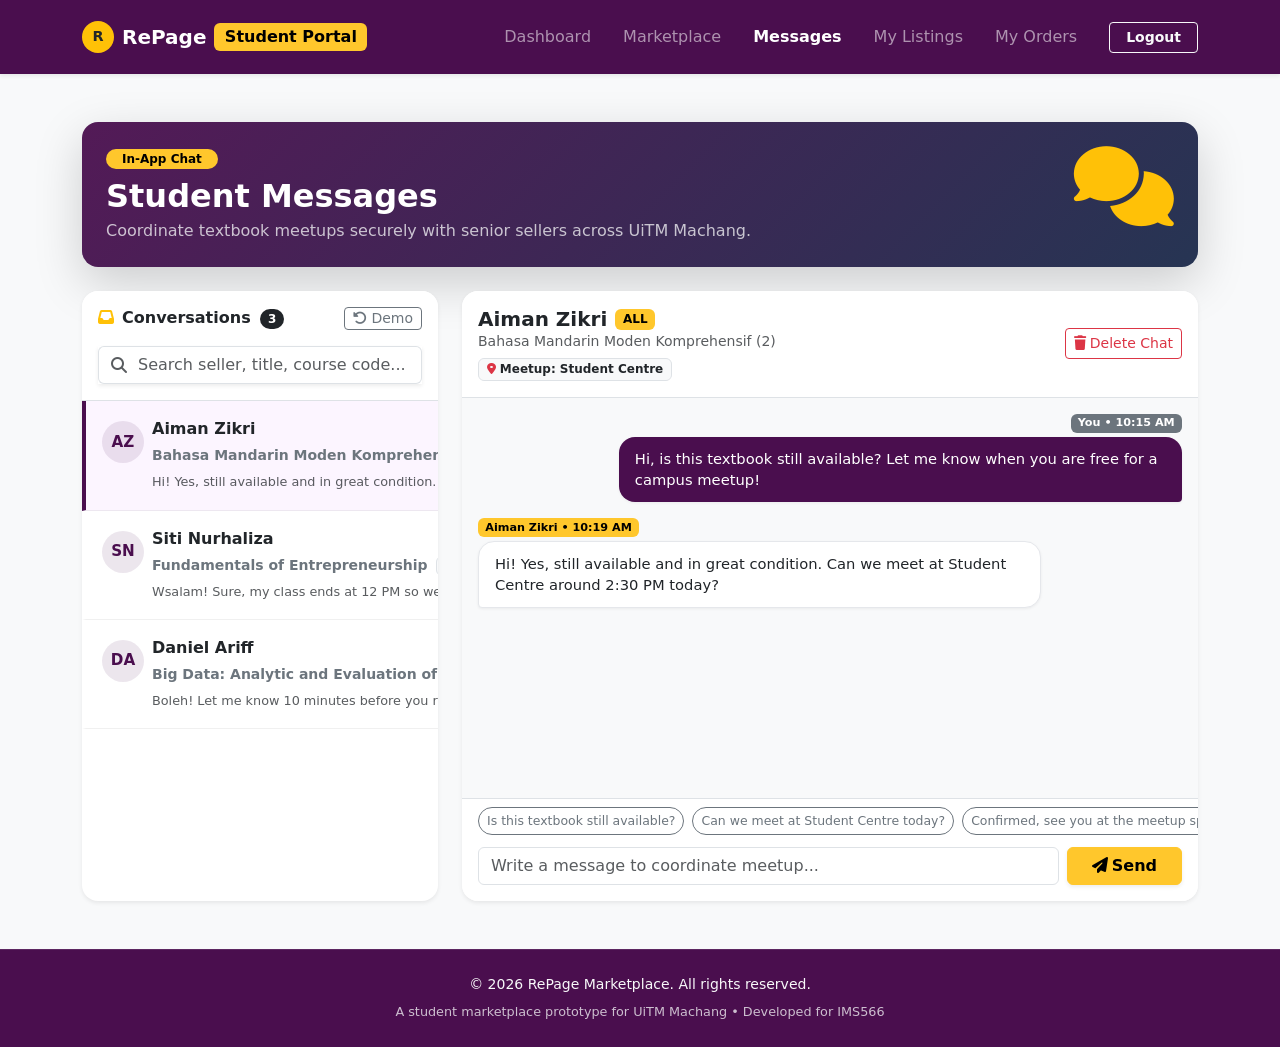
==== commit c5edd580: "Update messages.html" ====
--- a/messages.html
+++ b/messages.html
@@ -1,10 +1,9 @@
-
 <!DOCTYPE html>
 <html lang="en">
 <head>
     <meta charset="UTF-8">
     <meta name="viewport" content="width=device-width, initial-scale=1.0">
-    <meta name="description" content="Messages - Coordinate textbook meetups on RePage.">
+    <meta name="description" content="Messages - Coordinate textbook meetups securely with senior sellers on RePage.">
     <title>Messages | RePage Marketplace</title>
     <!-- Bootstrap 5 CSS CDN -->
     <link href="https://cdn.jsdelivr.net/npm/bootstrap@5.3.2/dist/css/bootstrap.min.css" rel="stylesheet">
@@ -13,69 +12,101 @@
     <!-- Custom CSS -->
     <link rel="stylesheet" href="css/style.css">
     <style>
-        .chat-sidebar {
-            background-color: #fff;
-            border-right: 1px solid rgba(0,0,0,0.08);
-            height: calc(100vh - 200px);
-            min-height: 450px;
+        .messages-hero {
+            background: linear-gradient(135deg, rgba(74, 14, 78, 0.95), rgba(27, 42, 74, 0.95));
+            border-radius: 1rem;
+            color: white;
+        }
+        .chat-list-container {
+            max-height: 520px;
             overflow-y: auto;
         }
-        .chat-item {
+        .chat-thread-item {
             cursor: pointer;
-            transition: all 0.2s ease;
+            transition: background-color 0.2s ease, border-color 0.2s ease;
             border-left: 4px solid transparent;
-        }
-        .chat-item:hover {
+            border-bottom: 1px solid rgba(0, 0, 0, 0.06);
+        }
+        .chat-thread-item:hover {
             background-color: #f8f9fa;
         }
-        .chat-item.active {
-            background-color: #fdf8f6;
+        .chat-thread-item.active {
+            background-color: #fcf5ff;
             border-left-color: var(--uitm-purple, #4A0E4E);
         }
-        .chat-messages-container {
-            height: 380px;
+        .seller-avatar {
+            width: 42px;
+            height: 42px;
+            border-radius: 50%;
+            background-color: rgba(74, 14, 78, 0.1);
+            color: var(--uitm-purple, #4A0E4E);
+            font-weight: 700;
+            font-size: 0.95rem;
+            display: inline-flex;
+            align-items: center;
+            justify-content: center;
+            flex-shrink: 0;
+        }
+        .chat-messages-box {
+            height: 400px;
             overflow-y: auto;
-            background-color: #f9fafb;
-        }
-        .message-bubble {
-            max-width: 75%;
+            background-color: #f8f9fa;
+        }
+        .chat-bubble {
+            max-width: 80%;
             border-radius: 1rem;
-            padding: 0.75rem 1rem;
-            font-size: 0.95rem;
-            box-shadow: 0 1px 2px rgba(0,0,0,0.05);
-        }
-        .message-incoming {
-            background-color: #fff;
-            color: #333;
-            border: 1px solid #eaeaea;
-            border-top-left-radius: 0.25rem;
-        }
-        .message-outgoing {
+            padding: 0.7rem 1rem;
+            font-size: 0.92rem;
+            line-height: 1.45;
+            box-shadow: 0 1px 3px rgba(0, 0, 0, 0.06);
+            word-wrap: break-word;
+        }
+        .chat-bubble-you {
             background-color: var(--uitm-purple, #4A0E4E);
-            color: #fff;
-            border-top-right-radius: 0.25rem;
-        }
-        /* Mobile responsive toggling view classes */
+            color: #ffffff;
+            border-bottom-right-radius: 0.25rem;
+        }
+        .chat-bubble-seller {
+            background-color: #ffffff;
+            color: #212529;
+            border: 1px solid #e5e7eb;
+            border-bottom-left-radius: 0.25rem;
+        }
+        .quick-reply-btn {
+            font-size: 0.78rem;
+            border-radius: 999px;
+            white-space: nowrap;
+        }
+        /* Mobile-Only Single-Pane Toggle (< 768px) — Never stacks both panels vertically */
         @media (max-width: 767.98px) {
-            .mobile-hidden {
+            .chat-list-container {
+                max-height: none;
+            }
+            .chat-messages-box {
+                height: 52vh;
+                min-height: 280px;
+            }
+            .chat-bubble {
+                max-width: 88%;
+            }
+            .mobile-show-list #chatListCol {
+                display: block !important;
+            }
+            .mobile-show-list #chatActiveCol {
                 display: none !important;
             }
-            .mobile-show {
+            .mobile-show-chat #chatListCol {
+                display: none !important;
+            }
+            .mobile-show-chat #chatActiveCol {
                 display: block !important;
-            }
-            .chat-sidebar {
-                height: auto;
-                min-height: auto;
-            }
-            .chat-messages-container {
-                height: 300px;
             }
         }
     </style>
 </head>
 <body class="bg-light d-flex flex-column min-vh-100">
 
-    <!-- Navigation Bar -->
+    <!-- Navigation Bar (Exact match with marketplace.html) -->
     <nav class="navbar navbar-expand-lg navbar-dark sticky-top shadow-sm" style="background-color: var(--uitm-purple, #4A0E4E);">
         <div class="container py-2">
             <a class="navbar-brand fw-bold d-flex align-items-center" href="dashboard.html">
@@ -87,598 +118,770 @@
             </button>
             <div class="collapse navbar-collapse" id="navbarNav">
                 <ul class="navbar-nav ms-auto align-items-lg-center gap-lg-3">
-                    <li class="nav-item"><a class="nav-link" href="dashboard.html">Dashboard</a></li>
-                    <li class="nav-item"><a class="nav-link" href="marketplace.html">Marketplace</a></li>
-                    <li class="nav-item"><a class="nav-link active fw-semibold" href="messages.html">Messages</a></li>
-                    <li class="nav-item"><a class="nav-link" href="my-listings.html">My Listings</a></li>
-                    <li class="nav-item"><a class="nav-link" href="orders.html">My Orders</a></li>
+                    <li class="nav-item">
+                        <a class="nav-link" href="dashboard.html">Dashboard</a>
+                    </li>
+                    <li class="nav-item">
+                        <a class="nav-link" href="marketplace.html">Marketplace</a>
+                    </li>
+                    <li class="nav-item">
+                        <a class="nav-link active fw-semibold" href="messages.html">Messages</a>
+                    </li>
+                    <li class="nav-item">
+                        <a class="nav-link" href="my-listings.html">My Listings</a>
+                    </li>
+                    <li class="nav-item">
+                        <a class="nav-link" href="orders.html">My Orders</a>
+                    </li>
                     <li class="nav-item ms-lg-2 mt-2 mt-lg-0">
-                        <a class="btn btn-outline-light btn-sm px-3 fw-semibold w-100" href="index.html" onclick="localStorage.removeItem('repageOrders'); localStorage.removeItem('repageMessages');">Logout</a>
+                        <a class="btn btn-outline-light btn-sm px-3 fw-semibold w-100" href="index.html" onclick="localStorage.removeItem('repageOrders'); localStorage.removeItem('repageMessages'); localStorage.removeItem('repageDeletedMsgs'); localStorage.removeItem('repageMessagesInitialized');">Logout</a>
                     </li>
                 </ul>
             </div>
         </div>
     </nav>
 
-    <!-- Main Content -->
-    <main class="flex-grow-1 py-4">
+    <!-- Main Messages Content -->
+    <main class="flex-grow-1 py-5">
         <div class="container">
-            <div class="row mb-3">
+
+            <!-- Header Banner (Exact match with .marketplace-hero) -->
+            <div class="row mb-4">
                 <div class="col-12">
-                    <h3 class="fw-bold text-dark mb-1"><i class="fa-solid fa-comments me-2 text-warning"></i>Student Messaging Hub</h3>
-                    <p class="text-muted small">Communicate securely with senior sellers or buyers regarding textbook pickups across campus.</p>
-                </div>
-            </div>
-
-            <!-- Chat Application Card Wrapper -->
-            <div class="row">
-                <div class="col-12">
-                    <div class="card border-0 shadow-sm rounded-4 overflow-hidden bg-white">
-                        <div class="row g-0">
-                            
-                            <!-- Left Column: Chat Threads List -->
-                            <div class="col-md-4 chat-sidebar p-0" id="chatListCol">
-                                <div class="p-3 border-bottom bg-light">
-                                    <div class="input-group input-group-sm">
-                                        <span class="input-group-text bg-white border-end-0"><i class="fa-solid fa-search text-muted"></i></span>
-                                        <input type="text" class="form-control border-start-0 ps-0" placeholder="Search conversations...">
-                                    </div>
-                                </div>
-                                <div class="list-group list-group-flush" id="chatThreadsList">
-                                    <!-- Populated via JavaScript -->
-                                </div>
-                            </div>
-
-                            <!-- Right Column: Active Chat Window -->
-                            <div class="col-md-8 d-flex flex-column bg-white" id="chatWindowCol">
-                                <!-- Chat Header -->
-                                <div class="p-3 border-bottom d-flex align-items-center justify-content-between bg-light">
-                                    <div class="d-flex align-items-center">
-                                        <!-- Back button for mobile view -->
-                                        <button type="button" class="btn btn-sm btn-outline-secondary me-2 d-md-none" id="backToListBtn" onclick="showChatListMobile()">
-                                            <i class="fa-solid fa-arrow-left"></i>
-                                        </button>
-                                        <div>
-                                            <h6 class="fw-bold mb-0 text-dark" id="activeChatTitle">Select a conversation</h6>
-                                            <small class="text-muted" id="activeChatSub">Click any chat thread on the left to start messaging</small>
-                                        </div>
-                                    </div>
-                                    <div class="d-flex align-items-center gap-2">
-                                        <span class="badge bg-success-subtle text-success border border-success-subtle px-2 py-1 small" id="activeChatBadge">Active</span>
-                                        <button type="button" class="btn btn-sm btn-outline-danger d-none" id="deleteChatBtn" onclick="requestDeleteCurrentChat()" title="Delete Conversation">
-                                            <i class="fa-solid fa-trash-can me-1"></i><span class="d-none d-sm-inline">Delete Chat</span>
-                                        </button>
-                                    </div>
-                                </div>
-
-                                <!-- Inline Delete Confirmation Banner (avoids browser confirm dialogs) -->
-                                <div class="alert alert-warning d-none m-3 mb-0 py-2 px-3 d-flex align-items-center justify-content-between small" id="deleteConfirmBanner" role="alert">
-                                    <span id="deleteConfirmText">Delete this conversation?</span>
-                                    <div class="d-flex gap-2 ms-2">
-                                        <button type="button" class="btn btn-sm btn-danger py-0 px-2" onclick="confirmDeleteCurrentChat()">Delete</button>
-                                        <button type="button" class="btn btn-sm btn-secondary py-0 px-2" onclick="cancelDeleteCurrentChat()">Cancel</button>
-                                    </div>
-                                </div>
-
-                                <!-- Messages Scrollable Area -->
-                                <div class="p-3 chat-messages-container flex-grow-1" id="chatMessagesArea">
-                                    <div class="text-center text-muted py-5">
-                                        <i class="fa-regular fa-comment-dots display-4 mb-2 opacity-50"></i>
-                                        <p class="small">No conversation selected.</p>
-                                    </div>
-                                </div>
-
-                                <!-- Message Input Box -->
-                                <div class="p-3 border-top bg-light">
-                                    <form id="messageForm" class="d-flex gap-2" onsubmit="sendChatMessage(event)">
-                                        <input type="text" id="messageInput" class="form-control" placeholder="Type your message about meetup details..." autocomplete="off" required>
-                                        <button type="submit" class="btn btn-warning text-dark fw-semibold px-4 shadow-sm">
-                                            <i class="fa-solid fa-paper-plane me-1"></i> Send
-                                        </button>
-                                    </form>
-                                </div>
-                            </div>
-
-                        </div>
+                    <div class="p-4 shadow-lg messages-hero position-relative overflow-hidden">
+                        <div class="position-absolute top-0 end-0 p-4 opacity-10 d-none d-md-block">
+                            <i class="fa-solid fa-comments display-1 text-warning"></i>
+                        </div>
+                        <span class="badge bg-warning text-dark mb-2 px-3 py-1 fw-semibold rounded-pill">In-App Chat</span>
+                        <h2 class="fw-bold mb-1 text-white">Student Messages</h2>
+                        <p class="text-light opacity-75 mb-0">Coordinate textbook meetups securely with senior sellers across UiTM Machang.</p>
                     </div>
                 </div>
             </div>
+
+            <!-- Responsive 2-Column Chat Interface (Single-pane toggle on mobile, side-by-side on desktop) -->
+            <div class="row g-4 mobile-show-list" id="messagesWrapper">
+
+                <!-- Left Column: Conversations List -->
+                <div class="col-12 col-md-4" id="chatListCol">
+                    <div class="card border-0 shadow-sm rounded-4 bg-white overflow-hidden h-100">
+                        <div class="p-3 bg-white border-bottom">
+                            <div class="d-flex justify-content-between align-items-center mb-3">
+                                <h6 class="fw-bold text-dark mb-0">
+                                    <i class="fa-solid fa-inbox text-warning me-2"></i>Conversations
+                                    <span class="badge bg-dark rounded-pill ms-1" id="chatCountBadge">0</span>
+                                </h6>
+                                <button type="button" class="btn btn-outline-secondary btn-sm py-0 px-2" onclick="restoreDemoChats()" title="Restore demo chats">
+                                    <i class="fa-solid fa-rotate-left me-1"></i>Demo
+                                </button>
+                            </div>
+                            <!-- Search Input styled identically to marketplace.html -->
+                            <div class="input-group shadow-sm">
+                                <span class="input-group-text bg-white border-end-0"><i class="fa-solid fa-search text-muted"></i></span>
+                                <input type="text" id="chatSearchInput" class="form-control border-start-0 ps-0" placeholder="Search seller, title, course code...">
+                            </div>
+                        </div>
+
+                        <div class="chat-list-container" id="chatListBody">
+                            <!-- Conversations rendered dynamically from repageMessages -->
+                        </div>
+                    </div>
+                </div>
+
+                <!-- Right Column: Active Chat Panel -->
+                <div class="col-12 col-md-8" id="chatActiveCol">
+                    <div class="card border-0 shadow-sm rounded-4 bg-white overflow-hidden h-100 d-flex flex-column">
+
+                        <!-- Active Chat Header -->
+                        <div class="p-3 bg-white border-bottom d-flex justify-content-between align-items-center gap-2">
+                            <div class="d-flex align-items-center min-w-0">
+                                <!-- Mobile Back Button -->
+                                <button type="button" class="btn btn-outline-secondary btn-sm d-md-none me-2 flex-shrink-0" onclick="showMobileList()">
+                                    <i class="fa-solid fa-arrow-left me-1"></i>Back
+                                </button>
+                                <div class="min-w-0">
+                                    <div class="d-flex align-items-center gap-2">
+                                        <h5 class="fw-bold text-dark mb-0 text-truncate" id="activeSellerName">Select a conversation</h5>
+                                        <span class="badge bg-warning text-dark d-none" id="activeCourseBadge">CODE</span>
+                                    </div>
+                                    <p class="text-muted small mb-1 text-truncate" id="activeBookTitle">Choose a chat from the list to view meetup details</p>
+                                    <span class="badge bg-light text-dark border d-none" id="activeMeetupBadge">
+                                        <i class="fa-solid fa-location-dot text-danger me-1"></i><span id="activeMeetupText">Student Centre</span>
+                                    </span>
+                                </div>
+                            </div>
+
+                            <!-- Delete Chat Button -->
+                            <div class="flex-shrink-0">
+                                <button type="button" class="btn btn-outline-danger btn-sm d-none" id="deleteChatBtn" onclick="promptDeleteChat()">
+                                    <i class="fa-solid fa-trash me-1"></i>Delete Chat
+                                </button>
+                            </div>
+                        </div>
+
+                        <!-- Inline Delete Confirmation Alert (Replaces browser confirm()) -->
+                        <div class="alert alert-danger rounded-0 border-start-0 border-end-0 mb-0 py-2 px-3 d-none" id="deleteConfirmAlert" role="alert">
+                            <div class="d-flex flex-wrap justify-content-between align-items-center gap-2">
+                                <span class="small fw-semibold text-dark" id="deleteConfirmText">Delete this conversation?</span>
+                                <div class="d-flex gap-2">
+                                    <button type="button" class="btn btn-danger btn-sm fw-semibold px-3" onclick="confirmDeleteChat()">Yes, Delete</button>
+                                    <button type="button" class="btn btn-outline-secondary btn-sm fw-semibold px-3" onclick="cancelDeleteChat()">Cancel</button>
+                                </div>
+                            </div>
+                        </div>
+
+                        <!-- Messages Feed -->
+                        <div class="p-3 chat-messages-box flex-grow-1" id="chatMessagesBox">
+                            <div class="text-center text-muted py-5">
+                                <i class="fa-regular fa-comments display-4 mb-3 opacity-50"></i>
+                                <p class="small mb-0">Select a conversation to view messages and coordinate campus meetup.</p>
+                            </div>
+                        </div>
+
+                        <!-- Quick Reply Suggestions -->
+                        <div class="px-3 pt-2 pb-1 bg-white border-top d-flex gap-2 overflow-x-auto d-none" id="quickRepliesRow">
+                            <button type="button" class="btn btn-outline-secondary btn-sm quick-reply-btn" onclick="sendQuickReply('Is this textbook still available?')">
+                                Is this textbook still available?
+                            </button>
+                            <button type="button" class="btn btn-outline-secondary btn-sm quick-reply-btn" onclick="sendQuickReply('Can we meet at Student Centre today?')">
+                                Can we meet at Student Centre today?
+                            </button>
+                            <button type="button" class="btn btn-outline-secondary btn-sm quick-reply-btn" onclick="sendQuickReply('Confirmed, see you at the meetup spot!')">
+                                Confirmed, see you at the meetup spot!
+                            </button>
+                        </div>
+
+                        <!-- Message Composer Form -->
+                        <div class="p-3 pt-2 bg-white">
+                            <form id="sendMessageForm" class="d-flex gap-2">
+                                <input type="text" id="messageTextInput" class="form-control" placeholder="Write a message to coordinate meetup..." autocomplete="off" required disabled>
+                                <button type="submit" id="sendMessageBtn" class="btn btn-warning text-dark fw-semibold px-4 shadow-sm flex-shrink-0" disabled>
+                                    <i class="fa-solid fa-paper-plane me-1"></i>Send
+                                </button>
+                            </form>
+                        </div>
+
+                    </div>
+                </div>
+
+            </div>
         </div>
     </main>
 
-    <!-- Footer -->
-    <footer class="text-white py-3 border-top mt-auto site-footer text-center" style="background-color: var(--uitm-purple, #4A0E4E);">
+    <!-- Footer (Exact match with marketplace.html) -->
+    <footer class="text-white py-4 border-top mt-auto site-footer text-center" style="background-color: var(--uitm-purple, #4A0E4E);">
         <div class="container">
-            <p class="mb-1 text-light small">&copy; 2026 RePage Marketplace. All rights reserved.</p>
-            <span class="text-light opacity-75" style="font-size: 0.8rem;">A student marketplace prototype for UiTM Machang &bull; Developed for IMS566</span>
+            <p class="mb-1 text-light small">© 2026 RePage Marketplace. All rights reserved.</p>
+            <span class="text-light opacity-75" style="font-size: 0.8rem;">A student marketplace prototype for UiTM Machang • Developed for IMS566</span>
         </div>
     </footer>
 
     <!-- Bootstrap 5 JS Bundle CDN -->
     <script src="https://cdn.jsdelivr.net/npm/bootstrap@5.3.2/dist/js/bootstrap.bundle.min.js"></script>
 
-    <!-- Messaging State & Responsive JS -->
+    <!-- Messages State & Direct repageMessages Synchronization Script -->
     <script>
-        const CHAT_STORAGE_KEY = 'repageMessages';
-        const CHAT_INITIALIZED_KEY = 'repageMessagesInitialized';
-        let currentChatId = null;
-        let chatsCache = [];
-        let pendingDeleteChatId = null;
-
-        // Default initial chats used only when the chat store has never been initialized
-        const defaultChats = [
+        const STORAGE_KEY = 'repageMessages';
+        const INIT_FLAG_KEY = 'repageMessagesInitialized';
+        const DELETED_KEY = 'repageDeletedMsgs';
+
+        let conversations = [];
+        let activeChatId = null;
+
+        // Demo chats
+        const DEMO_CONVERSATIONS = [
             {
-                id: 'chat-demo-1',
+                id: 'MSG-DEMO01',
+                title: 'Bahasa Mandarin Moden Komprehensif (2)',
+                code: 'ALL',
                 seller: 'Aiman Zikri',
-                book: 'Bahasa Mandarin Moden Komprehensif (2)',
-                code: 'TMC451',
-                meetup: 'Student Centre',
-                date: '18 Nov 2026',
-                messages: [
-                    { sender: 'buyer', text: 'Hi, is this textbook still available? Let me know when you are free for a campus meetup!', time: '18 Nov 2026' },
-                    { sender: 'seller', text: 'Hi! Yes, the book is available. We can meet up at Student Centre this week as requested.', time: '18 Nov 2026' }
+                message: 'Hi, is this textbook still available? Let me know when you are free for a campus meetup!',
+                location: 'Student Centre',
+                status: 'Seller Replied',
+                date: '21 Nov 2026',
+                thread: [
+                    {
+                        sender: 'You',
+                        text: 'Hi, is this textbook still available? Let me know when you are free for a campus meetup!',
+                        time: '10:15 AM'
+                    },
+                    {
+                        sender: 'Aiman Zikri',
+                        text: 'Hi! Yes, still available and in great condition. Can we meet at Student Centre around 2:30 PM today?',
+                        time: '10:19 AM'
+                    }
                 ]
             },
             {
-                id: 'chat-demo-2',
+                id: 'MSG-DEMO02',
+                title: 'Fundamentals of Entrepreneurship',
+                code: 'ENT300',
                 seller: 'Siti Nurhaliza',
-                book: 'Fundamentals of Entrepreneurship',
-                code: 'ENT300',
-                meetup: 'FIM Faculty Lobby',
-                date: '18 Nov 2026',
-                messages: [
-                    { sender: 'buyer', text: 'Hello, is the price for ENT300 negotiable?', time: '18 Nov 2026' },
-                    { sender: 'seller', text: 'Hi Sarah, yes we can do RM 25 fixed. Let me know if you want to COD today.', time: '18 Nov 2026' }
+                message: 'Salam Siti, I would like to reserve your ENT300 book. Free to meet at Perpustakaan Tengku Anis (PTA)?',
+                location: 'Perpustakaan Tengku Anis (PTA)',
+                status: 'Seller Replied',
+                date: '20 Nov 2026',
+                thread: [
+                    {
+                        sender: 'You',
+                        text: 'Salam Siti, I would like to reserve your ENT300 book. Free to meet at Perpustakaan Tengku Anis (PTA)?',
+                        time: '3:40 PM'
+                    },
+                    {
+                        sender: 'Siti Nurhaliza',
+                        text: 'Wsalam! Sure, my class ends at 12 PM so we can meet at Perpustakaan Tengku Anis (PTA) lobby tomorrow.',
+                        time: '3:46 PM'
+                    }
                 ]
+            },
+            {
+                id: 'MSG-DEMO03',
+                title: 'Big Data: Analytic and Evaluation of Organisational Goals',
+                code: 'CDCS240',
+                seller: 'Daniel Ariff',
+                message: 'Hi Daniel, interested in your Big Data textbook. Can we COD at Block A?',
+                location: 'Block A',
+                status: 'Seller Replied',
+                date: '19 Nov 2026',
+                thread: [
+                    {
+                        sender: 'You',
+                        text: 'Hi Daniel, interested in your Big Data textbook. Can we COD at Block A?',
+                        time: '8:10 PM'
+                    },
+                    {
+                        sender: 'Daniel Ariff',
+                        text: 'Boleh! Let me know 10 minutes before you reach Block A ground floor.',
+                        time: '8:15 PM'
+                    }
+                ]
             }
         ];
 
-        function formatDisplayDate() {
-            const now = new Date();
-            return now.toLocaleDateString('en-GB', { day: 'numeric', month: 'short', year: 'numeric' });
-        }
-
-        function normalizeChatThread(raw, fallbackIndex = 0) {
-            if (!raw || typeof raw !== 'object') return null;
-
-            const seller = raw.seller || raw.sellerName || raw.name || raw.partner || 'Campus Seller';
-            const book = raw.book || raw.bookTitle || raw.title || raw.item || 'Academic Textbook';
-            const code = raw.code || raw.courseCode || raw.subjectCode || '';
-            const meetup = raw.meetup || raw.location || raw.meetupLocation || 'Student Centre';
-            const dateStr = raw.date || raw.time || formatDisplayDate();
-
-            let msgs = [];
-            if (Array.isArray(raw.messages) && raw.messages.length > 0) {
-                msgs = raw.messages.map(m => ({
-                    sender: m.sender === 'seller' ? 'seller' : 'buyer',
-                    text: m.text || m.message || m.body || '',
-                    time: m.time || m.date || dateStr
-                })).filter(m => m.text.trim() !== '');
-            } else if (typeof raw.message === 'string' && raw.message.trim() !== '') {
-                msgs = [{ sender: 'buyer', text: raw.message.trim(), time: dateStr }];
-            }
-
-            if (msgs.length === 0) {
-                msgs = [{
-                    sender: 'buyer',
-                    text: `Hi ${seller}, I just reserved "${book}"${code ? ` (${code})` : ''}. Are you free to meet at ${meetup}?`,
-                    time: dateStr
-                }];
-            }
+        function formatCurrentTime() {
+            return new Date().toLocaleTimeString('en-US', { hour: 'numeric', minute: '2-digit' });
+        }
+
+        function formatCurrentDate() {
+            return new Date().toLocaleDateString('en-GB', { day: '2-digit', month: 'short', year: 'numeric' });
+        }
+
+        function escapeHtml(str) {
+            return String(str || '')
+                .replace(/&/g, '&amp;')
+                .replace(/</g, '&lt;')
+                .replace(/>/g, '&gt;')
+                .replace(/"/g, '&quot;')
+                .replace(/'/g, '&#39;');
+        }
+
+        function getInitials(name) {
+            const parts = String(name || 'S').trim().split(/\s+/);
+            if (parts.length === 1) return parts[0].substring(0, 2).toUpperCase();
+            return (parts[0][0] + parts[parts.length - 1][0]).toUpperCase();
+        }
+
+        function getDeletedIds() {
+            try {
+                const raw = localStorage.getItem(DELETED_KEY);
+                const parsed = raw ? JSON.parse(raw) : [];
+                return Array.isArray(parsed) ? parsed.map(String) : [];
+            } catch (e) {
+                return [];
+            }
+        }
+
+        function saveDeletedIds(ids) {
+            try {
+                localStorage.setItem(DELETED_KEY, JSON.stringify(ids));
+            } catch (e) {
+                console.warn('Unable to save deleted message IDs:', e);
+            }
+        }
+
+        function saveConversations() {
+            try {
+                localStorage.setItem(STORAGE_KEY, JSON.stringify(conversations));
+                localStorage.setItem(INIT_FLAG_KEY, 'true');
+            } catch (e) {
+                console.error('Error saving repageMessages:', e);
+            }
+        }
+
+        // Normalize items from repageMessages (including new reservations submitted by marketplace.html)
+        function normalizeMessageItem(item, index) {
+            if (!item || typeof item !== 'object') return null;
+
+            const id = String(item.id || `MSG-${Date.now()}-${index}`);
+            const title = String(item.title || 'Reserved Textbook').trim();
+            const code = String(item.code || 'ALL').trim();
+            const seller = String(item.seller || 'Senior Seller').trim();
+            const location = String(item.location || 'Student Centre').trim();
+            const date = String(item.date || formatCurrentDate()).trim();
+            const initialText = String(
+                item.message || `Hi, is "${title}" still available? Let me know when you are free for a campus meetup!`
+            ).trim();
+
+            let thread = [];
+            let wasNewlyNormalized = false;
+
+            if (Array.isArray(item.thread) && item.thread.length > 0) {
+                thread = item.thread.map(msg => ({
+                    sender: msg.sender === 'You' ? 'You' : seller,
+                    text: String(msg.text || '').trim(),
+                    time: String(msg.time || formatCurrentTime()).trim()
+                })).filter(m => m.text.length > 0);
+            } else {
+                // Brand new reservation created by marketplace.html!
+                wasNewlyNormalized = true;
+                const timeNow = formatCurrentTime();
+                thread = [
+                    {
+                        sender: 'You',
+                        text: initialText,
+                        time: timeNow
+                    },
+                    {
+                        sender: seller,
+                        text: `Hi! Thanks for reserving "${title}". Yes, it is available — let's meet at ${location}. What time works for you?`,
+                        time: timeNow
+                    }
+                ];
+            }
+
+            const lastMsg = thread[thread.length - 1];
 
             return {
-                id: String(raw.id || raw.chatId || raw.orderId || `chat-${Date.now()}-${fallbackIndex}`),
-                seller: seller,
-                book: book,
-                code: code,
-                meetup: meetup,
-                date: dateStr,
-                messages: msgs
+                normalized: {
+                    id,
+                    title,
+                    code,
+                    seller,
+                    message: lastMsg ? lastMsg.text : initialText,
+                    location,
+                    status: wasNewlyNormalized ? 'Seller Replied' : (item.status || 'Seller Replied'),
+                    date,
+                    thread
+                },
+                wasNewlyNormalized
             };
         }
 
-        function saveChatsToStorage(chats) {
-            const safeChats = Array.isArray(chats) ? chats : [];
-            chatsCache = safeChats;
+        function loadConversations() {
+            let rawList = null;
             try {
-                localStorage.setItem(CHAT_STORAGE_KEY, JSON.stringify(safeChats));
-                localStorage.setItem(CHAT_INITIALIZED_KEY, 'true');
-            } catch (err) {
-                console.warn('Unable to save chats to localStorage:', err);
-            }
-            return safeChats;
-        }
-
-        function loadBaseChatsFromStorage() {
-            let parsed = null;
-            try {
-                const raw = localStorage.getItem(CHAT_STORAGE_KEY);
+                const raw = localStorage.getItem(STORAGE_KEY);
                 if (raw !== null) {
-                    parsed = JSON.parse(raw);
+                    rawList = JSON.parse(raw);
                 }
-            } catch (err) {
-                console.warn('Unable to parse stored chats:', err);
-            }
-
-            if (Array.isArray(parsed)) {
-                return parsed.map((item, idx) => normalizeChatThread(item, idx)).filter(Boolean);
-            }
-
-            // First-time visit: seed demo chats once and mark store as initialized
-            const hasInitialized = localStorage.getItem(CHAT_INITIALIZED_KEY) === 'true';
-            if (!hasInitialized) {
-                const seeded = defaultChats.map(c => ({ ...c, messages: c.messages.map(m => ({ ...m })) }));
-                return saveChatsToStorage(seeded);
-            }
-
-            return saveChatsToStorage([]);
-        }
-
-        function syncIncomingReservationsAndChats(existingChats) {
-            let chats = Array.isArray(existingChats) ? [...existingChats] : [];
-            let focusId = null;
-            let changed = false;
-
-            const addOrMergeThread = (candidate, shouldFocus = false) => {
-                const normalized = normalizeChatThread(candidate, chats.length);
-                if (!normalized) return;
-
-                const existingIdx = chats.findIndex(c =>
-                    String(c.id) === String(normalized.id) ||
-                    (c.seller.toLowerCase() === normalized.seller.toLowerCase() &&
-                     c.book.toLowerCase() === normalized.book.toLowerCase() &&
-                     c.meetup.toLowerCase() === normalized.meetup.toLowerCase())
-                );
-
-                if (existingIdx !== -1) {
-                    if (shouldFocus) focusId = chats[existingIdx].id;
-                } else {
-                    chats.unshift(normalized);
-                    changed = true;
-                    if (shouldFocus) focusId = normalized.id;
+            } catch (e) {
+                console.warn('Corrupted repageMessages in localStorage:', e);
+            }
+
+            const deletedIds = getDeletedIds();
+            const isInitialized = localStorage.getItem(INIT_FLAG_KEY) === 'true';
+
+            if (!Array.isArray(rawList)) {
+                rawList = [];
+            }
+
+            // Seed demo conversations if first visit and repageMessages is empty
+            if (rawList.length === 0 && !isInitialized) {
+                conversations = DEMO_CONVERSATIONS
+                    .filter(demo => !deletedIds.includes(demo.id))
+                    .map(demo => ({
+                        ...demo,
+                        thread: demo.thread.map(t => ({ ...t }))
+                    }));
+                saveConversations();
+                return;
+            }
+
+            let needsSave = false;
+            let newestReservationId = null;
+            const parsedList = [];
+
+            rawList.forEach((item, idx) => {
+                if (!item || typeof item !== 'object') return;
+                const itemId = String(item.id || '');
+                if (itemId && deletedIds.includes(itemId)) {
+                    needsSave = true;
+                    return;
                 }
-            };
-
-            // 1. Consume one-time pending chat payloads created when reserving in marketplace.html
-            const pendingKeys = ['repage_pending_chat', 'repagePendingChat', 'repageNewReservationChat'];
-            for (const pKey of pendingKeys) {
-                try {
-                    const rawPending = localStorage.getItem(pKey);
-                    if (rawPending) {
-                        const parsedPending = JSON.parse(rawPending);
-                        addOrMergeThread(parsedPending, true);
-                        localStorage.removeItem(pKey);
-                        changed = true;
-                    }
-                } catch (err) {
-                    console.warn(`Unable to parse ${pKey}:`, err);
-                }
-            }
-
-            // 2. Check reservations flagged with fromMarketplaceReserve in repageOrders
-            try {
-                const orders = JSON.parse(localStorage.getItem('repageOrders')) || [];
-                if (Array.isArray(orders)) {
-                    orders.forEach((order, idx) => {
-                        if (order && order.fromMarketplaceReserve && (order.title || order.book)) {
-                            const orderBook = order.title || order.book;
-                            const orderSeller = order.seller || 'Campus Seller';
-                            const threadId = `res-${order.id || idx}`;
-                            const alreadyExists = chats.some(c =>
-                                String(c.id) === String(threadId) ||
-                                (c.book.toLowerCase() === orderBook.toLowerCase() &&
-                                 c.seller.toLowerCase() === orderSeller.toLowerCase())
-                            );
-                            if (!alreadyExists) {
-                                addOrMergeThread({
-                                    id: threadId,
-                                    seller: orderSeller,
-                                    book: orderBook,
-                                    code: order.code || '',
-                                    meetup: order.location || order.meetup || 'Student Centre',
-                                    date: order.date || formatDisplayDate(),
-                                    messages: [
-                                        {
-                                            sender: 'buyer',
-                                            text: `Hi ${orderSeller}, I just reserved "${orderBook}"${order.code ? ` (${order.code})` : ''} for meetup at ${order.location || 'Student Centre'}.`,
-                                            time: order.date || formatDisplayDate()
-                                        }
-                                    ]
-                                }, idx === 0);
-                            }
+
+                const result = normalizeMessageItem(item, idx);
+                if (result) {
+                    parsedList.push(result.normalized);
+                    if (result.wasNewlyNormalized) {
+                        needsSave = true;
+                        if (!newestReservationId) {
+                            newestReservationId = result.normalized.id;
                         }
-                    });
-                }
-            } catch (err) {
-                console.warn('Unable to inspect repageOrders:', err);
-            }
-
-            // 3. Check URL query or hash parameters if navigated with chat details
-            try {
-                const params = new URLSearchParams(window.location.search);
-                let hashParams = new URLSearchParams();
-                if (window.location.hash && window.location.hash.includes('=')) {
-                    const cleanHash = window.location.hash.replace(/^#\/?/, '');
-                    hashParams = new URLSearchParams(cleanHash);
-                }
-
-                const getParam = (name) => params.get(name) || hashParams.get(name);
-                const paramSeller = getParam('seller') || getParam('sellerName');
-                const paramBook = getParam('book') || getParam('title') || getParam('bookTitle');
-                const paramCode = getParam('code') || getParam('courseCode') || '';
-                const paramMeetup = getParam('meetup') || getParam('location') || 'Student Centre';
-                const paramMsg = getParam('message') || '';
-
-                if (paramSeller || paramBook) {
-                    const resolvedSeller = paramSeller || 'Campus Seller';
-                    const resolvedBook = paramBook || 'Reserved Textbook';
-                    const existingMatch = chats.find(c =>
-                        c.seller.toLowerCase() === resolvedSeller.toLowerCase() &&
-                        c.book.toLowerCase() === resolvedBook.toLowerCase()
-                    );
-
-                    if (existingMatch) {
-                        focusId = existingMatch.id;
-                    } else {
-                        const dateNow = formatDisplayDate();
-                        addOrMergeThread({
-                            id: `url-${Date.now()}`,
-                            seller: resolvedSeller,
-                            book: resolvedBook,
-                            code: paramCode,
-                            meetup: paramMeetup,
-                            date: dateNow,
-                            messages: [
-                                {
-                                    sender: 'buyer',
-                                    text: paramMsg || `Hi ${resolvedSeller}, I'm interested in reserving "${resolvedBook}"${paramCode ? ` (${paramCode})` : ''} at ${paramMeetup}.`,
-                                    time: dateNow
-                                }
-                            ]
-                        }, true);
                     }
                 }
-            } catch (err) {
-                console.warn('Unable to parse URL parameters:', err);
-            }
-
-            if (changed) {
-                saveChatsToStorage(chats);
-            } else {
-                chatsCache = chats;
-            }
-
-            return { chats, focusId };
-        }
-
-        function getChats() {
-            return chatsCache;
+            });
+
+            conversations = parsedList;
+
+            
+            if (!isInitialized) {
+                DEMO_CONVERSATIONS.forEach(demo => {
+                    const alreadyExists = conversations.some(c => c.id === demo.id);
+                    if (!alreadyExists && !deletedIds.includes(demo.id)) {
+                        conversations.push({
+                            ...demo,
+                            thread: demo.thread.map(t => ({ ...t }))
+                        });
+                    }
+                });
+                needsSave = true;
+            }
+
+            if (needsSave) {
+                saveConversations();
+            }
+
+            if (newestReservationId) {
+                activeChatId = newestReservationId;
+            }
         }
 
         function renderChatList() {
-            const chats = getChats();
-            const listEl = document.getElementById('chatThreadsList');
-            listEl.innerHTML = '';
-
-            if (chats.length === 0) {
-                listEl.innerHTML = `
-                    <div class="p-4 text-center text-muted small">
-                        <i class="fa-regular fa-comments fs-3 mb-2 d-block opacity-50"></i>
-                        No active conversations yet.<br>
-                        <a href="marketplace.html" class="btn btn-sm btn-warning text-dark fw-semibold mt-2">Browse Marketplace</a>
+            const listBody = document.getElementById('chatListBody');
+            const countBadge = document.getElementById('chatCountBadge');
+            const query = document.getElementById('chatSearchInput').value.trim().toLowerCase();
+
+            countBadge.textContent = conversations.length;
+
+            const filtered = conversations.filter(chat =>
+                chat.seller.toLowerCase().includes(query) ||
+                chat.title.toLowerCase().includes(query) ||
+                chat.code.toLowerCase().includes(query) ||
+                chat.location.toLowerCase().includes(query)
+            );
+
+            if (filtered.length === 0) {
+                listBody.innerHTML = `
+                    <div class="p-4 text-center text-muted">
+                        <i class="fa-regular fa-comment-dots fa-2x mb-2 opacity-50"></i>
+                        <p class="small fw-semibold mb-2">${conversations.length === 0 ? 'No conversations yet.' : 'No matching conversations found.'}</p>
+                        <div class="d-flex flex-column gap-2 align-items-center">
+                            <a href="marketplace.html" class="btn btn-warning text-dark btn-sm fw-semibold px-3 shadow-sm">
+                                Browse Marketplace
+                            </a>
+                            ${conversations.length === 0 ? `
+                                <button type="button" class="btn btn-outline-secondary btn-sm px-3" onclick="restoreDemoChats()">
+                                    <i class="fa-solid fa-rotate-left me-1"></i>Restore Demo Chats
+                                </button>
+                            ` : ''}
+                        </div>
                     </div>
                 `;
                 return;
             }
 
-            chats.forEach((chat) => {
-                const lastMsg = chat.messages[chat.messages.length - 1];
-                const isActive = String(currentChatId) === String(chat.id) ? 'active' : '';
-                const codeLabel = chat.code ? ` (${chat.code})` : '';
-                
-                const item = document.createElement('div');
-                item.className = `list-group-item list-group-item-action p-3 chat-item ${isActive}`;
-                item.onclick = () => selectChat(chat.id);
-                item.innerHTML = `
-                    <div class="d-flex w-100 justify-content-between align-items-center mb-1">
-                        <h6 class="mb-0 fw-bold text-dark">${chat.seller}</h6>
-                        <small class="text-muted" style="font-size: 0.75rem;">${lastMsg ? lastMsg.time : chat.date}</small>
+            listBody.innerHTML = filtered.map(chat => {
+                const lastMsg = chat.thread[chat.thread.length - 1];
+                const previewText = lastMsg
+                    ? `${lastMsg.sender === 'You' ? 'You: ' : ''}${lastMsg.text}`
+                    : chat.message;
+                const isSelected = chat.id === activeChatId;
+
+                return `
+                    <div class="p-3 chat-thread-item ${isSelected ? 'active' : ''}" onclick="openChat('${escapeHtml(chat.id)}')">
+                        <div class="d-flex align-items-start gap-2">
+                            <div class="seller-avatar mt-1">${escapeHtml(getInitials(chat.seller))}</div>
+                            <div class="flex-grow-1 min-w-0">
+                                <div class="d-flex justify-content-between align-items-center gap-1 mb-1">
+                                    <span class="fw-bold text-dark text-truncate">${escapeHtml(chat.seller)}</span>
+                                    <small class="text-muted flex-shrink-0" style="font-size: 0.72rem;">${escapeHtml(chat.date)}</small>
+                                </div>
+                                <div class="small fw-semibold text-secondary text-truncate mb-1">
+                                    ${escapeHtml(chat.title)} <span class="badge bg-light text-dark border ms-1">${escapeHtml(chat.code)}</span>
+                                </div>
+                                <div class="d-flex justify-content-between align-items-center gap-2">
+                                    <span class="small text-muted text-truncate" style="font-size: 0.8rem;">${escapeHtml(previewText)}</span>
+                                    <button type="button" class="btn btn-sm text-danger p-0 px-1 flex-shrink-0" title="Delete Chat"
+                                            onclick="event.stopPropagation(); deleteChatById('${escapeHtml(chat.id)}')">
+                                        <i class="fa-solid fa-trash"></i>
+                                    </button>
+                                </div>
+                            </div>
+                        </div>
                     </div>
-                    <p class="mb-1 text-secondary small fw-semibold text-truncate">${chat.book}${codeLabel}</p>
-                    <small class="text-muted text-truncate d-block" style="font-size: 0.82rem;">${lastMsg ? lastMsg.text : 'No messages yet'}</small>
                 `;
-                listEl.appendChild(item);
-            });
-        }
-
-        function selectChat(id) {
-            currentChatId = id;
-            cancelDeleteCurrentChat();
-            renderChatList();
-            renderActiveChatWindow();
-
-            // On mobile screen size, hide list and show conversation view
-            if (window.innerWidth < 768) {
-                document.getElementById('chatListCol').classList.add('mobile-hidden');
-                document.getElementById('chatWindowCol').classList.remove('mobile-hidden');
-            }
-        }
-
-        function showChatListMobile() {
-            cancelDeleteCurrentChat();
-            document.getElementById('chatListCol').classList.remove('mobile-hidden');
-            document.getElementById('chatWindowCol').classList.add('mobile-hidden');
-        }
-
-        function renderActiveChatWindow() {
-            const chats = getChats();
-            const chat = chats.find(c => String(c.id) === String(currentChatId));
-            const messagesArea = document.getElementById('chatMessagesArea');
+            }).join('');
+        }
+
+        function renderActiveChat() {
+            const sellerEl = document.getElementById('activeSellerName');
+            const courseBadgeEl = document.getElementById('activeCourseBadge');
+            const bookTitleEl = document.getElementById('activeBookTitle');
+            const meetupBadgeEl = document.getElementById('activeMeetupBadge');
+            const meetupTextEl = document.getElementById('activeMeetupText');
             const deleteBtn = document.getElementById('deleteChatBtn');
-            const badgeEl = document.getElementById('activeChatBadge');
-            const msgInput = document.getElementById('messageInput');
-            const sendBtn = document.querySelector('#messageForm button[type="submit"]');
+            const messagesBox = document.getElementById('chatMessagesBox');
+            const quickRepliesRow = document.getElementById('quickRepliesRow');
+            const msgInput = document.getElementById('messageTextInput');
+            const sendBtn = document.getElementById('sendMessageBtn');
+
+            const chat = conversations.find(c => c.id === activeChatId);
 
             if (!chat) {
-                currentChatId = null;
-                cancelDeleteCurrentChat();
-                document.getElementById('activeChatTitle').innerText = 'Select a conversation';
-                document.getElementById('activeChatSub').innerText = chats.length > 0
-                    ? 'Click any chat thread on the left to start messaging'
-                    : 'Reserve a textbook on the Marketplace to start a chat';
-                badgeEl.className = 'badge bg-secondary-subtle text-secondary border border-secondary-subtle px-2 py-1 small';
-                badgeEl.innerText = 'Idle';
+                activeChatId = null;
+                cancelDeleteChat();
+                sellerEl.textContent = 'Select a conversation';
+                courseBadgeEl.classList.add('d-none');
+                bookTitleEl.textContent = conversations.length > 0
+                    ? 'Select a conversation from the list to view messages'
+                    : 'Request a book in Marketplace to start chatting';
+                meetupBadgeEl.classList.add('d-none');
                 deleteBtn.classList.add('d-none');
+                quickRepliesRow.classList.add('d-none');
                 msgInput.disabled = true;
                 sendBtn.disabled = true;
 
-                messagesArea.innerHTML = `
+                messagesBox.innerHTML = `
                     <div class="text-center text-muted py-5">
-                        <i class="fa-regular fa-comment-dots display-4 mb-2 opacity-50"></i>
-                        <p class="small mb-2">No conversation selected.</p>
-                        ${chats.length === 0 ? '<a href="marketplace.html" class="btn btn-sm btn-warning text-dark fw-semibold">Go to Marketplace</a>' : ''}
+                        <i class="fa-regular fa-comments display-4 mb-3 opacity-50"></i>
+                        <p class="small mb-0">No conversation selected.</p>
                     </div>
                 `;
                 return;
             }
 
+            sellerEl.textContent = chat.seller;
+            courseBadgeEl.textContent = chat.code;
+            courseBadgeEl.classList.remove('d-none');
+            bookTitleEl.textContent = chat.title;
+            meetupTextEl.textContent = `Meetup: ${chat.location}`;
+            meetupBadgeEl.classList.remove('d-none');
+            deleteBtn.classList.remove('d-none');
+            quickRepliesRow.classList.remove('d-none');
             msgInput.disabled = false;
             sendBtn.disabled = false;
-            deleteBtn.classList.remove('d-none');
-            badgeEl.className = 'badge bg-success-subtle text-success border border-success-subtle px-2 py-1 small';
-            badgeEl.innerText = 'Active';
-
-            const codePart = chat.code ? ` (${chat.code})` : '';
-            document.getElementById('activeChatTitle').innerText = `${chat.seller} - ${chat.book}${codePart}`;
-            document.getElementById('activeChatSub').innerHTML = `<i class="fa-solid fa-location-dot text-danger me-1"></i>Meetup Location: ${chat.meetup}`;
-
-            messagesArea.innerHTML = '';
-            chat.messages.forEach(msg => {
-                const isOutgoing = msg.sender === 'buyer';
-                const wrapper = document.createElement('div');
-                wrapper.className = `d-flex mb-3 ${isOutgoing ? 'justify-content-end' : 'justify-content-start'}`;
-                
-                wrapper.innerHTML = `
-                    <div class="message-bubble ${isOutgoing ? 'message-outgoing' : 'message-incoming'}">
-                        <div class="small fw-bold mb-1 opacity-75" style="font-size: 0.72rem;">${isOutgoing ? 'You (Student)' : chat.seller}</div>
-                        <div>${msg.text}</div>
-                        <div class="text-end text-muted mt-1" style="font-size: 0.65rem; color: ${isOutgoing ? 'rgba(255,255,255,0.8) !important' : '#888'}">${msg.time}</div>
+
+            messagesBox.innerHTML = chat.thread.map(msg => {
+                const isYou = msg.sender === 'You';
+                return `
+                    <div class="d-flex flex-column mb-3 ${isYou ? 'align-items-end' : 'align-items-start'}">
+                        <span class="badge mb-1 ${isYou ? 'bg-secondary text-white' : 'bg-warning text-dark'}" style="font-size: 0.7rem;">
+                            ${escapeHtml(isYou ? 'You' : chat.seller)} &bull; ${escapeHtml(msg.time)}
+                        </span>
+                        <div class="chat-bubble ${isYou ? 'chat-bubble-you' : 'chat-bubble-seller'}">
+                            ${escapeHtml(msg.text)}
+                        </div>
                     </div>
                 `;
-                messagesArea.appendChild(wrapper);
+            }).join('');
+
+            messagesBox.scrollTop = messagesBox.scrollHeight;
+        }
+
+        // Mobile Single-Pane View Switchers (< 768px)
+        function showMobileList() {
+            cancelDeleteChat();
+            const wrapper = document.getElementById('messagesWrapper');
+            wrapper.classList.remove('mobile-show-chat');
+            wrapper.classList.add('mobile-show-list');
+        }
+
+        function showMobileChat() {
+            const wrapper = document.getElementById('messagesWrapper');
+            wrapper.classList.remove('mobile-show-list');
+            wrapper.classList.add('mobile-show-chat');
+        }
+
+        function openChat(chatId) {
+            activeChatId = chatId;
+            cancelDeleteChat();
+            renderChatList();
+            renderActiveChat();
+
+            if (window.innerWidth < 768) {
+                showMobileChat();
+            }
+        }
+
+        // Delete Chat Handlers
+        function promptDeleteChat() {
+            if (!activeChatId) return;
+            const chat = conversations.find(c => c.id === activeChatId);
+            if (!chat) return;
+
+            document.getElementById('deleteConfirmText').textContent = `Delete conversation with ${chat.seller} (${chat.title})?`;
+            document.getElementById('deleteConfirmAlert').classList.remove('d-none');
+        }
+
+        function cancelDeleteChat() {
+            document.getElementById('deleteConfirmAlert').classList.add('d-none');
+        }
+
+        function confirmDeleteChat() {
+            if (!activeChatId) return;
+            deleteChatById(activeChatId);
+        }
+
+        function deleteChatById(chatId) {
+            const deletedIds = getDeletedIds();
+            if (!deletedIds.includes(chatId)) {
+                deletedIds.push(chatId);
+                saveDeletedIds(deletedIds);
+            }
+
+            conversations = conversations.filter(c => c.id !== chatId);
+            saveConversations();
+            cancelDeleteChat();
+
+            if (activeChatId === chatId) {
+                activeChatId = conversations.length > 0 ? conversations[0].id : null;
+            }
+
+            renderChatList();
+            renderActiveChat();
+
+            if (window.innerWidth < 768) {
+                showMobileList();
+            }
+        }
+
+        function restoreDemoChats() {
+            const deletedIds = getDeletedIds();
+            const demoIds = DEMO_CONVERSATIONS.map(d => d.id);
+            saveDeletedIds(deletedIds.filter(id => !demoIds.includes(id)));
+
+            DEMO_CONVERSATIONS.forEach(demo => {
+                if (!conversations.some(c => c.id === demo.id)) {
+                    conversations.push({
+                        ...demo,
+                        thread: demo.thread.map(t => ({ ...t }))
+                    });
+                }
             });
 
-            // Scroll to bottom of chat
-            messagesArea.scrollTop = messagesArea.scrollHeight;
-        }
-
-        function requestDeleteCurrentChat() {
-            if (!currentChatId) return;
-            const target = chatsCache.find(c => String(c.id) === String(currentChatId));
-            if (!target) return;
-
-            pendingDeleteChatId = target.id;
-            const banner = document.getElementById('deleteConfirmBanner');
-            const label = document.getElementById('deleteConfirmText');
-            label.textContent = `Delete chat with ${target.seller} (${target.book})?`;
-            banner.classList.remove('d-none');
-        }
-
-        function cancelDeleteCurrentChat() {
-            pendingDeleteChatId = null;
-            const banner = document.getElementById('deleteConfirmBanner');
-            if (banner) {
-                banner.classList.add('d-none');
-            }
-        }
-
-        function confirmDeleteCurrentChat() {
-            if (!pendingDeleteChatId) return;
-
-            const updated = chatsCache.filter(c => String(c.id) !== String(pendingDeleteChatId));
-            saveChatsToStorage(updated);
-            pendingDeleteChatId = null;
-            cancelDeleteCurrentChat();
-
-            if (updated.length === 0) {
-                currentChatId = null;
-                renderChatList();
-                renderActiveChatWindow();
-                if (window.innerWidth < 768) {
-                    showChatListMobile();
-                }
-            } else {
-                currentChatId = updated[0].id;
-                renderChatList();
-                renderActiveChatWindow();
-            }
-        }
-
-        function sendChatMessage(e) {
+            saveConversations();
+            if (!activeChatId && conversations.length > 0) {
+                activeChatId = conversations[0].id;
+            }
+            renderChatList();
+            renderActiveChat();
+        }
+
+        // Send New Message
+        function sendQuickReply(text) {
+            if (!activeChatId) return;
+            const input = document.getElementById('messageTextInput');
+            input.value = text;
+            document.getElementById('sendMessageForm').dispatchEvent(new Event('submit'));
+        }
+
+        document.getElementById('sendMessageForm').addEventListener('submit', function(e) {
             e.preventDefault();
-            if (!currentChatId) return;
-
-            const input = document.getElementById('messageInput');
+            if (!activeChatId) return;
+
+            const input = document.getElementById('messageTextInput');
             const text = input.value.trim();
             if (!text) return;
 
-            const chatIndex = chatsCache.findIndex(c => String(c.id) === String(currentChatId));
-            if (chatIndex !== -1) {
-                const timeStr = formatDisplayDate();
-                chatsCache[chatIndex].messages.push({
-                    sender: 'buyer',
-                    text: text,
-                    time: timeStr
+            const idx = conversations.findIndex(c => c.id === activeChatId);
+            if (idx === -1) return;
+
+            const targetId = activeChatId;
+            const timeNow = formatCurrentTime();
+
+            conversations[idx].thread.push({
+                sender: 'You',
+                text: text,
+                time: timeNow
+            });
+            conversations[idx].message = text;
+            conversations[idx].date = formatCurrentDate();
+            conversations[idx].status = 'Sent';
+
+            // Move updated thread to the top of repageMessages
+            const [updatedChat] = conversations.splice(idx, 1);
+            conversations.unshift(updatedChat);
+            saveConversations();
+
+            input.value = '';
+            renderChatList();
+            renderActiveChat();
+
+            // Simulated Seller Auto-Reply after 850ms
+            setTimeout(() => {
+                const replyIdx = conversations.findIndex(c => c.id === targetId);
+                if (replyIdx === -1) return;
+
+                const sellerName = conversations[replyIdx].seller;
+                const meetupSpot = conversations[replyIdx].location;
+                const lower = text.toLowerCase();
+
+                let replyText = `Noted! Let's meet at ${meetupSpot}. Just message me when you're on your way.`;
+                if (lower.includes('available')) {
+                    replyText = `Yes, still available! Would you like to meet at ${meetupSpot} today?`;
+                } else if (lower.includes('student centre') || lower.includes('meet')) {
+                    replyText = `Sure, ${meetupSpot} works great for me! What time are you free?`;
+                } else if (lower.includes('confirm') || lower.includes('see you')) {
+                    replyText = `Confirmed! See you at ${meetupSpot}.`;
+                }
+
+                conversations[replyIdx].thread.push({
+                    sender: sellerName,
+                    text: replyText,
+                    time: formatCurrentTime()
                 });
-
-                saveChatsToStorage(chatsCache);
-                input.value = '';
+                conversations[replyIdx].message = replyText;
+                conversations[replyIdx].status = 'Seller Replied';
+                saveConversations();
+
                 renderChatList();
-                renderActiveChatWindow();
-            }
-        }
-
-        // Listen for cross-tab or storage updates from marketplace reservations
-        window.addEventListener('storage', function(event) {
-            if ([CHAT_STORAGE_KEY, 'repage_pending_chat', 'repageOrders'].includes(event.key)) {
-                const base = loadBaseChatsFromStorage();
-                const synced = syncIncomingReservationsAndChats(base);
-                if (!currentChatId && synced.chats.length > 0) {
-                    currentChatId = synced.chats[0].id;
+                if (activeChatId === targetId) {
+                    renderActiveChat();
+                }
+            }, 850);
+        });
+
+        document.getElementById('chatSearchInput').addEventListener('input', renderChatList);
+
+        // Sync across tabs or browser back/forward navigation
+        window.addEventListener('storage', function(e) {
+            if (e.key === STORAGE_KEY) {
+                loadConversations();
+                if (!conversations.some(c => c.id === activeChatId)) {
+                    activeChatId = conversations.length > 0 ? conversations[0].id : null;
                 }
                 renderChatList();
-                renderActiveChatWindow();
+                renderActiveChat();
             }
         });
 
-        // Initialize on load
-        window.onload = function() {
-            const baseChats = loadBaseChatsFromStorage();
-            const synced = syncIncomingReservationsAndChats(baseChats);
-            const chats = synced.chats;
-
-            if (chats.length > 0) {
-                const hasCurrent = currentChatId && chats.some(c => String(c.id) === String(currentChatId));
-                const targetId = synced.focusId || (hasCurrent ? currentChatId : chats[0].id);
-                selectChat(targetId);
-            } else {
-                renderChatList();
-                renderActiveChatWindow();
-            }
-
-            // Responsive mobile view check
-            if (window.innerWidth < 768 && chats.length > 0 && !synced.focusId) {
-                document.getElementById('chatWindowCol').classList.add('mobile-hidden');
-            }
-        };
-
-        // Handle resize layout adjustments
-        window.onresize = function() {
-            if (window.innerWidth >= 768) {
-                document.getElementById('chatListCol').classList.remove('mobile-hidden');
-                document.getElementById('chatWindowCol').classList.remove('mobile-hidden');
-            }
-        };
+        function initMessagesPage() {
+            const hadPreviousActive = activeChatId;
+            loadConversations();
+
+            if (!activeChatId || !conversations.some(c => c.id === activeChatId)) {
+                activeChatId = conversations.length > 0 ? conversations[0].id : null;
+            }
+
+            renderChatList();
+            renderActiveChat();
+
+            // On mobile (< 768px), always default to the Conversations List unless a brand-new reservation just arrived
+            if (window.innerWidth < 768) {
+                if (!hadPreviousActive && activeChatId && conversations[0] && conversations[0].id === activeChatId && !activeChatId.startsWith('MSG-DEMO')) {
+                    showMobileChat();
+                } else {
+                    showMobileList();
+                }
+            }
+        }
+
+        window.addEventListener('DOMContentLoaded', initMessagesPage);
+        window.addEventListener('pageshow', function(e) {
+            if (e.persisted) {
+                initMessagesPage();
+            }
+        });
     </script>
 </body>
 </html>
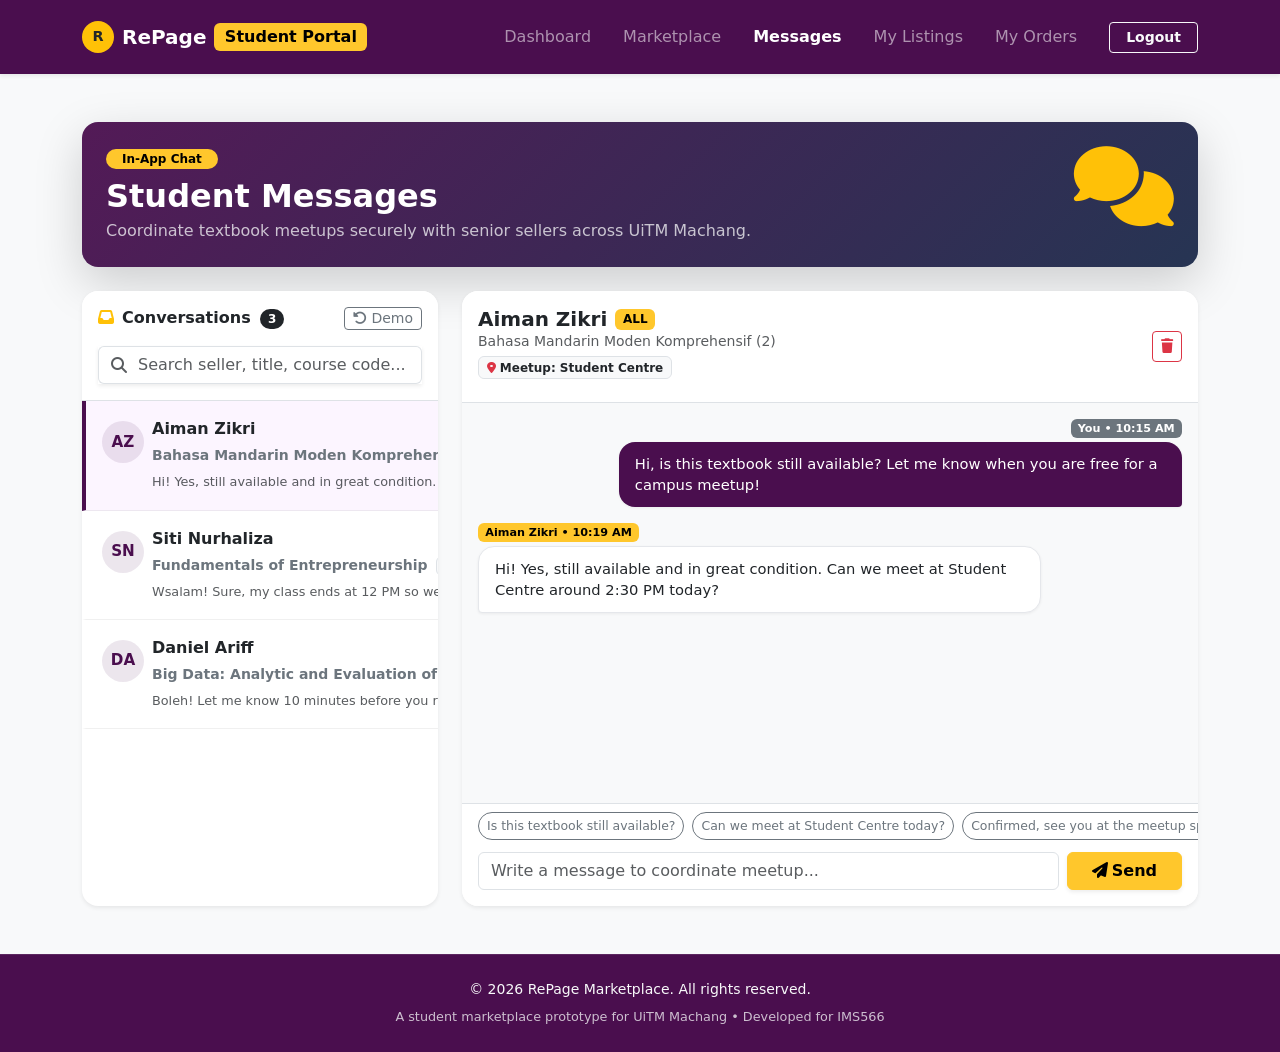
==== commit 49b7b9ca: "Update messages.html" ====
--- a/messages.html
+++ b/messages.html
@@ -193,30 +193,28 @@
                     <div class="card border-0 shadow-sm rounded-4 bg-white overflow-hidden h-100 d-flex flex-column">
 
                         <!-- Active Chat Header -->
-                        <div class="p-3 bg-white border-bottom d-flex justify-content-between align-items-center gap-2">
-                            <div class="d-flex align-items-center min-w-0">
-                                <!-- Mobile Back Button -->
-                                <button type="button" class="btn btn-outline-secondary btn-sm d-md-none me-2 flex-shrink-0" onclick="showMobileList()">
-                                    <i class="fa-solid fa-arrow-left me-1"></i>Back
-                                </button>
-                                <div class="min-w-0">
-                                    <div class="d-flex align-items-center gap-2">
-                                        <h5 class="fw-bold text-dark mb-0 text-truncate" id="activeSellerName">Select a conversation</h5>
-                                        <span class="badge bg-warning text-dark d-none" id="activeCourseBadge">CODE</span>
-                                    </div>
-                                    <p class="text-muted small mb-1 text-truncate" id="activeBookTitle">Choose a chat from the list to view meetup details</p>
-                                    <span class="badge bg-light text-dark border d-none" id="activeMeetupBadge">
-                                        <i class="fa-solid fa-location-dot text-danger me-1"></i><span id="activeMeetupText">Student Centre</span>
-                                    </span>
+                        <div class="p-3 bg-white border-bottom d-flex align-items-center justify-content-between gap-2 flex-nowrap">
+                            <!-- Mobile Back Arrow Button -->
+                            <button type="button" class="btn btn-outline-secondary btn-sm d-md-none flex-shrink-0" onclick="showMobileList()" aria-label="Back to conversations" title="Back to conversations">
+                                <i class="fa-solid fa-arrow-left"></i>
+                            </button>
+
+                            <!-- Seller & Textbook / Meetup Info -->
+                            <div class="flex-grow-1 min-w-0">
+                                <div class="d-flex align-items-center gap-2 min-w-0">
+                                    <h5 class="fw-bold text-dark mb-0 text-truncate" id="activeSellerName">Select a conversation</h5>
+                                    <span class="badge bg-warning text-dark flex-shrink-0 d-none" id="activeCourseBadge">CODE</span>
                                 </div>
+                                <p class="text-muted small mb-1 text-truncate" id="activeBookTitle">Choose a chat from the list to view meetup details</p>
+                                <span class="badge bg-light text-dark border text-truncate mw-100 d-none" id="activeMeetupBadge">
+                                    <i class="fa-solid fa-location-dot text-danger me-1"></i><span id="activeMeetupText">Student Centre</span>
+                                </span>
                             </div>
 
-                            <!-- Delete Chat Button -->
-                            <div class="flex-shrink-0">
-                                <button type="button" class="btn btn-outline-danger btn-sm d-none" id="deleteChatBtn" onclick="promptDeleteChat()">
-                                    <i class="fa-solid fa-trash me-1"></i>Delete Chat
-                                </button>
-                            </div>
+                            <!-- Delete Chat Trashbin Button -->
+                            <button type="button" class="btn btn-outline-danger btn-sm flex-shrink-0 d-none" id="deleteChatBtn" onclick="promptDeleteChat()" aria-label="Delete chat" title="Delete chat">
+                                <i class="fa-solid fa-trash"></i>
+                            </button>
                         </div>
 
                         <!-- Inline Delete Confirmation Alert (Replaces browser confirm()) -->
@@ -288,7 +286,7 @@
         let conversations = [];
         let activeChatId = null;
 
-        // Demo chats
+        // 3 Realistic UiTM Machang Demo Chats matching books in marketplace.html
         const DEMO_CONVERSATIONS = [
             {
                 id: 'MSG-DEMO01',
@@ -523,7 +521,8 @@
 
             conversations = parsedList;
 
-            
+            // If user made a reservation in marketplace.html before ever opening messages.html,
+            // also include non-deleted demo chats below it on initial setup so the inbox feels rich
             if (!isInitialized) {
                 DEMO_CONVERSATIONS.forEach(demo => {
                     const alreadyExists = conversations.some(c => c.id === demo.id);
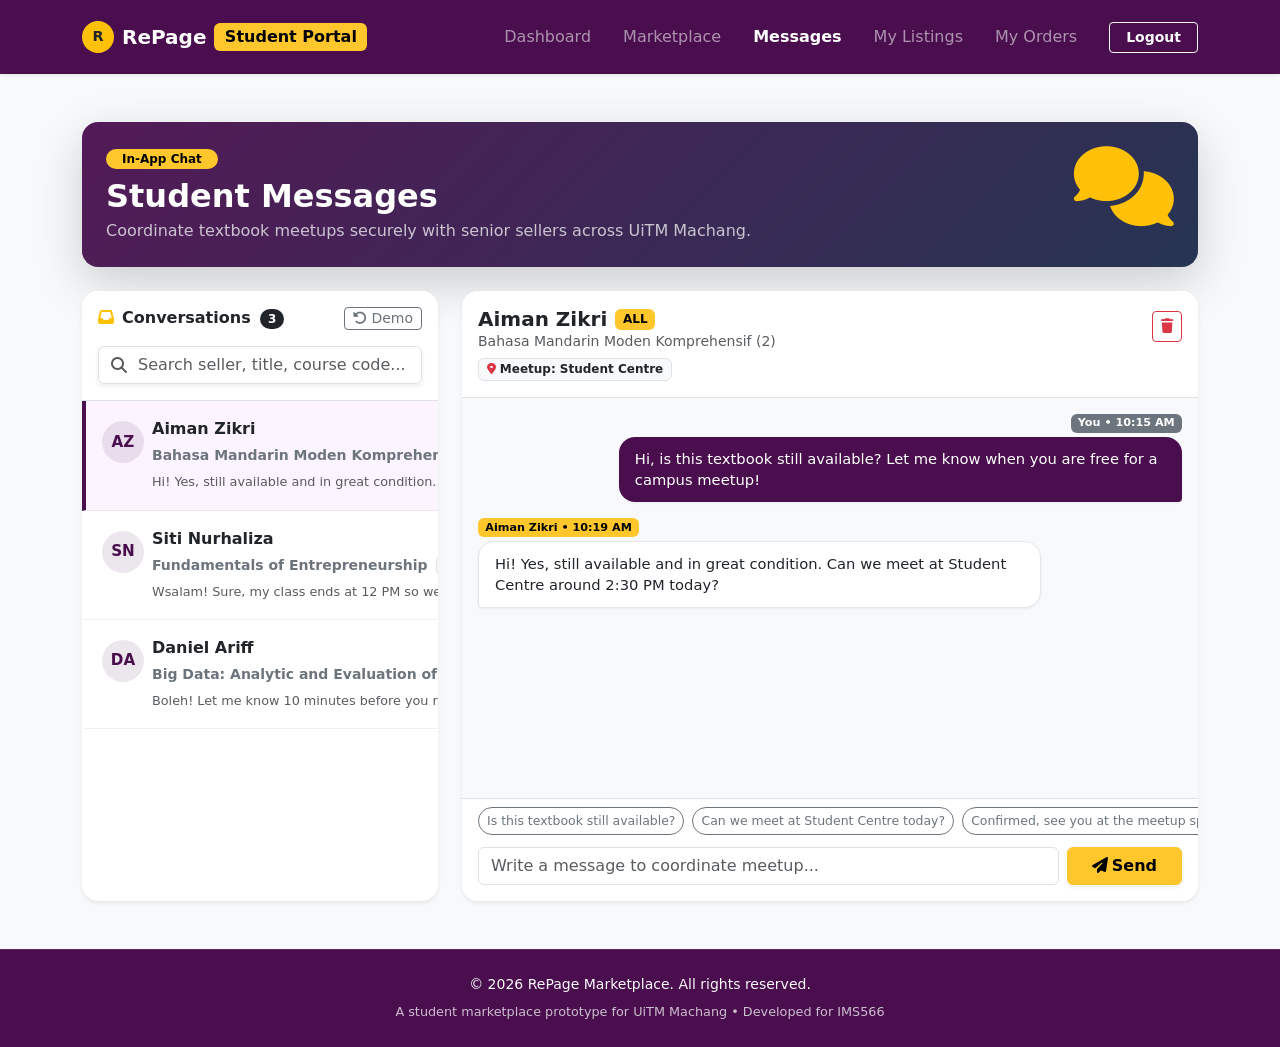
==== commit d0b74f18: "Update messages.html" ====
--- a/messages.html
+++ b/messages.html
@@ -193,26 +193,26 @@
                     <div class="card border-0 shadow-sm rounded-4 bg-white overflow-hidden h-100 d-flex flex-column">
 
                         <!-- Active Chat Header -->
-                        <div class="p-3 bg-white border-bottom d-flex align-items-center justify-content-between gap-2 flex-nowrap">
+                        <div class="p-3 bg-white border-bottom d-flex align-items-start justify-content-between gap-2 flex-nowrap">
                             <!-- Mobile Back Arrow Button -->
-                            <button type="button" class="btn btn-outline-secondary btn-sm d-md-none flex-shrink-0" onclick="showMobileList()" aria-label="Back to conversations" title="Back to conversations">
+                            <button type="button" class="btn btn-outline-secondary btn-sm d-md-none flex-shrink-0 mt-1" onclick="showMobileList()" aria-label="Back to conversations" title="Back to conversations">
                                 <i class="fa-solid fa-arrow-left"></i>
                             </button>
 
-                            <!-- Seller & Textbook / Meetup Info -->
+                            <!-- Seller & Textbook / Meetup Info (wraps naturally onto 2-3 lines without pushing delete button) -->
                             <div class="flex-grow-1 min-w-0">
-                                <div class="d-flex align-items-center gap-2 min-w-0">
-                                    <h5 class="fw-bold text-dark mb-0 text-truncate" id="activeSellerName">Select a conversation</h5>
+                                <div class="d-flex flex-wrap align-items-center gap-2">
+                                    <h5 class="fw-bold text-dark mb-0 text-break" id="activeSellerName">Select a conversation</h5>
                                     <span class="badge bg-warning text-dark flex-shrink-0 d-none" id="activeCourseBadge">CODE</span>
                                 </div>
-                                <p class="text-muted small mb-1 text-truncate" id="activeBookTitle">Choose a chat from the list to view meetup details</p>
-                                <span class="badge bg-light text-dark border text-truncate mw-100 d-none" id="activeMeetupBadge">
+                                <p class="text-muted small mb-1 text-break" id="activeBookTitle">Choose a chat from the list to view meetup details</p>
+                                <span class="badge bg-light text-dark border text-wrap text-start d-none" id="activeMeetupBadge">
                                     <i class="fa-solid fa-location-dot text-danger me-1"></i><span id="activeMeetupText">Student Centre</span>
                                 </span>
                             </div>
 
-                            <!-- Delete Chat Trashbin Button -->
-                            <button type="button" class="btn btn-outline-danger btn-sm flex-shrink-0 d-none" id="deleteChatBtn" onclick="promptDeleteChat()" aria-label="Delete chat" title="Delete chat">
+                            <!-- Delete Chat Trashbin Button (always stays visible on the right) -->
+                            <button type="button" class="btn btn-outline-danger btn-sm flex-shrink-0 mt-1 d-none" id="deleteChatBtn" onclick="promptDeleteChat()" aria-label="Delete chat" title="Delete chat">
                                 <i class="fa-solid fa-trash"></i>
                             </button>
                         </div>
